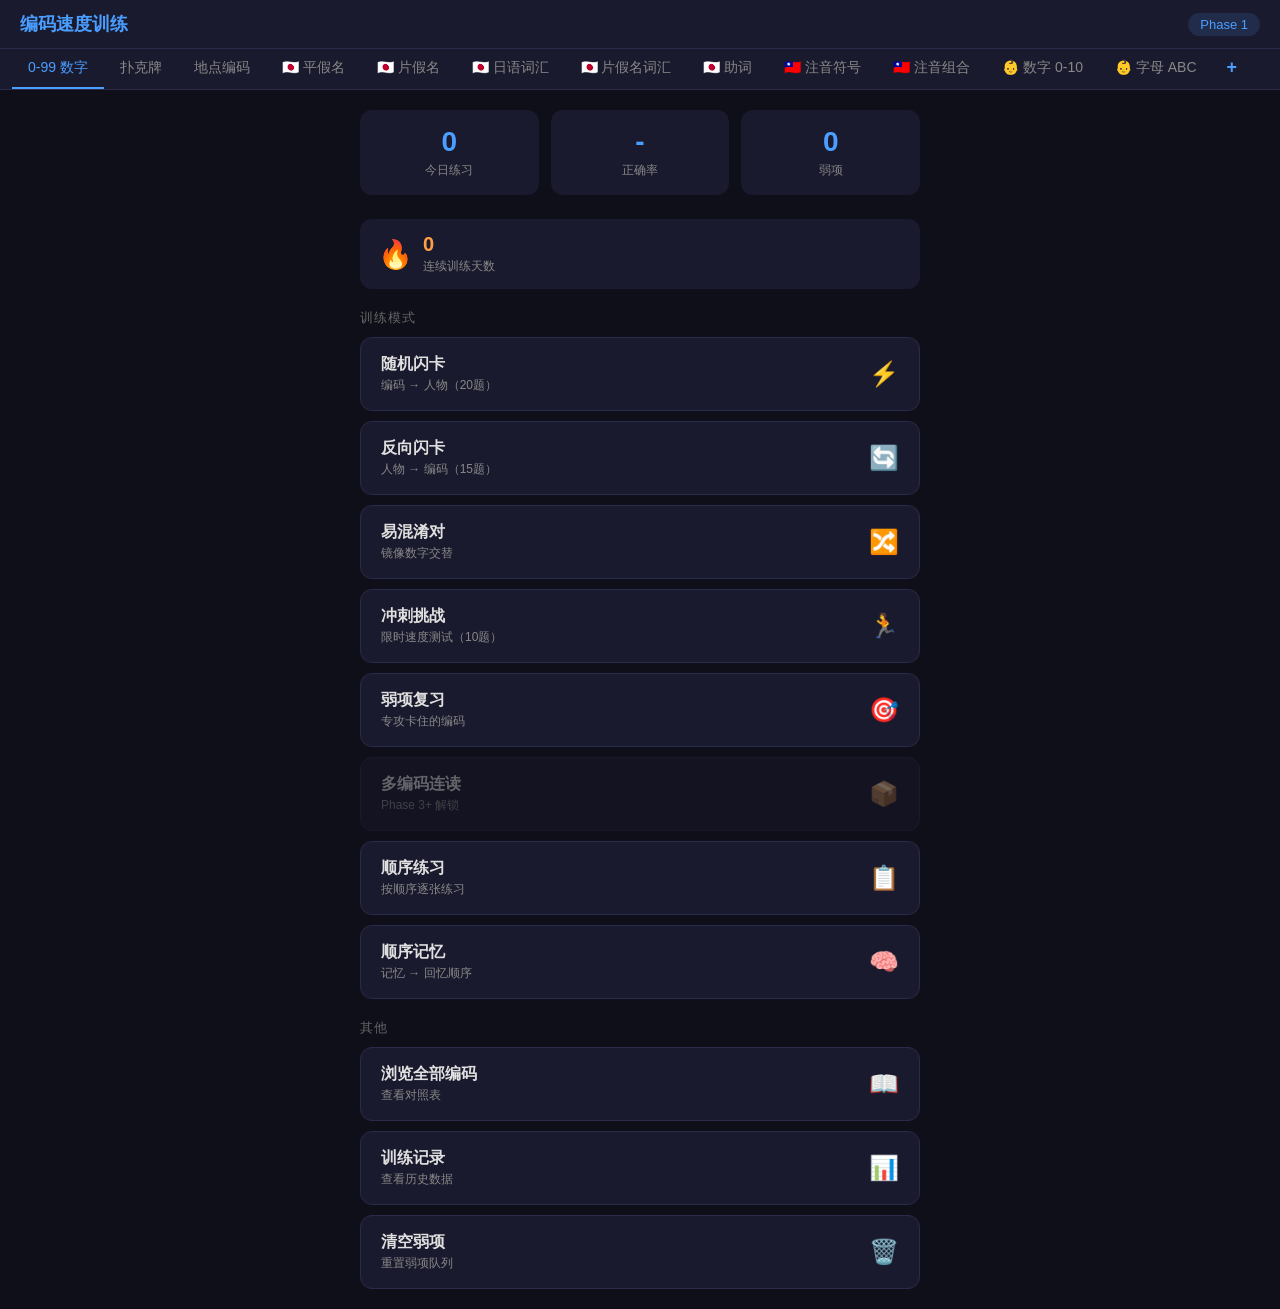
==== src/base.html @ a8258abf "P0-P2: rebuild retrieval measurement, add session orchestrator and dashboard Splits the single-file " ====
<!DOCTYPE html>
<html lang="zh-CN">
<head>
<meta charset="UTF-8">
<meta name="viewport" content="width=device-width, initial-scale=1.0, viewport-fit=cover">
<title>编码速度训练</title>
<style>
* { margin: 0; padding: 0; box-sizing: border-box; }
body { font-family: -apple-system, 'PingFang SC', sans-serif; background: #0f0f1a; color: #e0e0e0; min-height: 100vh; }

.header { background: #1a1a2e; padding: 12px 20px; padding-top: calc(env(safe-area-inset-top, 0px) + 12px); display: flex; justify-content: space-between; align-items: center; border-bottom: 1px solid #2a2a4a; }
.header h1 { font-size: 18px; color: #4a9eff; }
.header .phase-badge { background: #4a9eff22; color: #4a9eff; padding: 4px 12px; border-radius: 12px; font-size: 13px; cursor: pointer; }

.deck-tabs { display: flex; gap: 0; background: #1a1a2e; border-bottom: 1px solid #2a2a4a; padding: 0 12px; overflow-x: auto; white-space: nowrap; }
.deck-tab { padding: 10px 16px; font-size: 14px; color: #888; cursor: pointer; border-bottom: 2px solid transparent; transition: all 0.2s; flex-shrink: 0; }
.deck-tab:hover { color: #ccc; }
.deck-tab.active { color: #4a9eff; border-bottom-color: #4a9eff; }
.deck-tab.add-tab { color: #4a9eff; font-size: 18px; font-weight: 700; padding: 8px 14px; }
.deck-tab.add-tab:hover { color: #6bb3ff; }

.home { max-width: 600px; margin: 0 auto; padding: 20px; }
.stats-bar { display: grid; grid-template-columns: repeat(3, 1fr); gap: 12px; margin-bottom: 24px; }
.stat-card { background: #1a1a2e; border-radius: 12px; padding: 16px; text-align: center; }
.stat-card .value { font-size: 28px; font-weight: 700; color: #4a9eff; }
.stat-card .label { font-size: 12px; color: #888; margin-top: 4px; }
.mode-grid { display: grid; gap: 10px; }
.mode-btn { background: #1a1a2e; border: 1px solid #2a2a4a; border-radius: 12px; padding: 16px 20px; text-align: left; cursor: pointer; transition: all 0.2s; display: flex; justify-content: space-between; align-items: center; }
.mode-btn:hover { background: #222244; border-color: #4a9eff; }
.mode-btn .mode-name { font-size: 16px; font-weight: 600; }
.mode-btn .mode-desc { font-size: 12px; color: #888; margin-top: 2px; }
.mode-btn .mode-icon { font-size: 24px; }
.mode-btn.disabled { opacity: 0.4; cursor: not-allowed; }
.section-title { font-size: 13px; color: #666; margin: 20px 0 10px; text-transform: uppercase; letter-spacing: 1px; }
.empty-msg { text-align: center; padding: 40px 20px; color: #555; }
.empty-msg p { margin-bottom: 12px; }

.training { display: none; max-width: 600px; margin: 0 auto; padding: 20px; }
.training-header { display: flex; justify-content: space-between; align-items: center; margin-bottom: 20px; padding-top: env(safe-area-inset-top, 0px); }
.training-header .back-btn { background: none; border: 1px solid #444; color: #888; padding: 6px 14px; border-radius: 8px; cursor: pointer; font-size: 13px; }
.training-header .back-btn:hover { border-color: #4a9eff; color: #4a9eff; }
.training-header .progress { font-size: 14px; color: #888; }
.training-header .timer { font-size: 14px; color: #4a9eff; font-variant-numeric: tabular-nums; min-width: 50px; text-align: right; }

.card { background: #1a1a2e; border-radius: 16px; padding: 40px; text-align: center; min-height: 300px; display: flex; flex-direction: column; justify-content: center; align-items: center; position: relative; }
.card .number { font-size: 96px; font-weight: 800; color: #fff; letter-spacing: 8px; }
.card .number.multi { font-size: 56px; letter-spacing: 4px; }
.card .number .suit-red { color: #ff4757; }
.card .character { font-size: 48px; font-weight: 700; color: #4a9eff; margin-top: 16px; opacity: 0; transition: opacity 0.2s; }
.card .character.visible { opacity: 1; }
.card .tap-hint { position: absolute; bottom: 16px; font-size: 12px; color: #444; }

.controls { display: flex; gap: 12px; margin-top: 20px; }
.controls button { flex: 1; padding: 14px; border: none; border-radius: 12px; font-size: 16px; font-weight: 600; cursor: pointer; transition: all 0.15s; }
.btn-reveal { background: #2a2a4a; color: #e0e0e0; }
.btn-reveal:hover { background: #3a3a5a; }
.btn-correct { background: #1a3a1a; color: #4caf50; border: 1px solid #4caf5044; }
.btn-correct:hover { background: #2a4a2a; }
.btn-wrong { background: #3a1a1a; color: #ff4757; border: 1px solid #ff475744; }
.btn-wrong:hover { background: #4a2a2a; }
.btn-vague { background: #3a2a1a; color: #ff9f43; border: 1px solid #ff9f4344; }
.btn-vague:hover { background: #4a3a2a; }

.f1-countdown { text-align: center; color: #888; font-size: 15px; margin-bottom: 10px; min-height: 22px; }
.f2-choice { display: flex; gap: 12px; margin-top: 20px; }
.f2-choice button { flex: 1; padding: 14px; border: none; border-radius: 12px; font-size: 16px; font-weight: 600; cursor: pointer; transition: all 0.15s; }
.btn-f2-know { background: #2a2a4a; color: #e0e0e0; }
.btn-f2-know:hover { background: #3a3a5a; }
.btn-f2-dont { background: #3a1a1a; color: #ff4757; border: 1px solid #ff475744; }
.btn-f2-dont:hover { background: #4a2a2a; }
.btn-reveal.disabled { opacity: 0.4; cursor: not-allowed; }

.mastery-dist { display: flex; gap: 8px; justify-content: center; margin-top: 16px; }
.mastery-dist .m-item { background: #0f0f1a; border-radius: 8px; padding: 8px 14px; text-align: center; min-width: 60px; }
.mastery-dist .m-val { font-size: 20px; font-weight: 700; }
.mastery-dist .m-lbl { font-size: 11px; color: #888; margin-top: 2px; }
.mastery-dist .m-val.m-new { color: #888; }
.mastery-dist .m-val.m-hard { color: #ff4757; }
.mastery-dist .m-val.m-med { color: #ff9f43; }
.mastery-dist .m-val.m-easy { color: #4caf50; }

.sprint-timer-bar { height: 4px; background: #2a2a4a; border-radius: 2px; margin-top: 16px; overflow: hidden; }
.sprint-timer-bar .fill { height: 100%; background: #4a9eff; transition: width 0.1s linear; }
.sprint-timer-bar .fill.warning { background: #ff9f43; }
.sprint-timer-bar .fill.danger { background: #ff4757; }

.summary { display: none; max-width: 600px; margin: 0 auto; padding: 20px; }
.summary-card { background: #1a1a2e; border-radius: 16px; padding: 30px; text-align: center; }
.summary-card h2 { font-size: 24px; margin-bottom: 20px; color: #4a9eff; }
.summary-stats { display: grid; grid-template-columns: repeat(2, 1fr); gap: 16px; margin-bottom: 24px; }
.summary-stat { background: #0f0f1a; border-radius: 10px; padding: 16px; }
.summary-stat .val { font-size: 32px; font-weight: 700; }
.summary-stat .lbl { font-size: 12px; color: #888; margin-top: 4px; }
.summary-stat .val.green { color: #4caf50; }
.summary-stat .val.red { color: #ff4757; }
.summary-stat .val.blue { color: #4a9eff; }
.weak-list { text-align: left; margin-top: 16px; }
.weak-list h3 { font-size: 14px; color: #ff9f43; margin-bottom: 8px; }
.weak-list .items { display: flex; flex-wrap: wrap; gap: 6px; }
.weak-list .item { background: #ff9f4322; color: #ff9f43; padding: 4px 10px; border-radius: 6px; font-size: 13px; }
.weak-review-summary { text-align:left; margin-top:16px; padding:14px; background:#1a1a2e; border-radius:12px; border:1px solid #ff9f4344; }
.weak-review-summary h3 { font-size:14px; color:#ff9f43; margin:0 0 10px; }
.weak-review-summary .wr-item { display:flex; align-items:center; justify-content:space-between; padding:8px 10px; margin:4px 0; background:#ffffff08; border-radius:8px; font-size:13px; }
.weak-review-summary .wr-item .wr-code { color:#fff; }
.weak-review-summary .wr-item .wr-streak { color:#888; font-size:12px; }
.weak-review-summary .wr-remove { background:#2a6a2a; color:#fff; border:none; padding:4px 10px; border-radius:6px; font-size:12px; cursor:pointer; }
.weak-review-summary .wr-remove:hover { background:#3a8a3a; }
.weak-review-summary .wr-cleared { color:#2ecc71; font-size:14px; text-align:center; padding:12px; }

.browse { display: none; max-width: 800px; margin: 0 auto; padding: 20px; }
.browse-toolbar { display: flex; gap: 8px; margin-bottom: 16px; flex-wrap: wrap; }
.browse-toolbar button { background: #1a1a2e; border: 1px solid #2a2a4a; color: #4a9eff; padding: 8px 16px; border-radius: 8px; cursor: pointer; font-size: 13px; }
.browse-toolbar button:hover { background: #222244; border-color: #4a9eff; }
.browse-toolbar button.danger { color: #ff4757; }
.browse-toolbar button.danger:hover { border-color: #ff4757; }
.browse-grid { display: grid; grid-template-columns: repeat(5, 1fr); gap: 8px; }
.browse-grid.poker-grid { grid-template-columns: repeat(4, 1fr); }
.browse-item { background: #1a1a2e; border-radius: 8px; padding: 10px; text-align: center; cursor: pointer; transition: all 0.2s; position: relative; }
.browse-item:hover { background: #222244; }
.browse-item .num { font-size: 20px; font-weight: 700; color: #4a9eff; }
.browse-item .num .suit-red { color: #ff4757; }
.browse-item .name { font-size: 13px; color: #ccc; margin-top: 4px; }
.browse-item.weak { border: 1px solid #ff9f4344; }
.browse-item.edited { border: 1px solid #4a9eff44; }
.browse-item .edited-dot { color: #4a9eff; font-size: 10px; }
.browse-item .del-btn { display: none; position: absolute; top: 2px; right: 6px; color: #ff4757; font-size: 14px; cursor: pointer; line-height: 1; }
.browse-item:hover .del-btn { display: block; }
.browse-suit-label { grid-column: 1 / -1; font-size: 14px; color: #666; padding: 10px 0 4px; border-top: 1px solid #2a2a4a; margin-top: 8px; }
.browse-suit-label:first-child { border-top: none; margin-top: 0; }

.stats-page { display: none; max-width: 600px; margin: 0 auto; padding: 20px; }
.stats-section { background: #1a1a2e; border-radius: 12px; padding: 20px; margin-bottom: 16px; }
.stats-section h3 { font-size: 15px; color: #4a9eff; margin-bottom: 12px; }
.stats-row { display: flex; justify-content: space-between; padding: 8px 0; border-bottom: 1px solid #2a2a4a; font-size: 14px; }
.stats-row:last-child { border: none; }

.modal-overlay { display: none; position: fixed; top: 0; left: 0; right: 0; bottom: 0; background: #00000088; z-index: 100; justify-content: center; align-items: center; }
.modal-overlay.show { display: flex; }
.modal { background: #1a1a2e; border-radius: 16px; padding: 24px; max-width: 400px; width: 90%; }
.modal h3 { font-size: 18px; margin-bottom: 16px; color: #4a9eff; }
.modal input { width: 100%; padding: 12px 16px; background: #0f0f1a; border: 1px solid #4a9eff44; border-radius: 10px; color: #fff; font-size: 16px; outline: none; margin-bottom: 8px; }
.modal input:focus { border-color: #4a9eff; }
.modal .hint-text { font-size: 12px; color: #666; margin-bottom: 12px; }
.modal .btn-row { display: flex; gap: 10px; margin-top: 12px; }
.modal .btn-row button { flex: 1; padding: 10px; border: none; border-radius: 10px; font-size: 14px; font-weight: 600; cursor: pointer; }
.btn-save { background: #4a9eff22; color: #4a9eff; }
.btn-cancel { background: #2a2a4a; color: #888; }
.btn-danger { background: #ff475722; color: #ff4757; }
.phase-option { padding: 12px 16px; border: 1px solid #2a2a4a; border-radius: 10px; margin-bottom: 8px; cursor: pointer; transition: all 0.2s; }
.phase-option:hover { border-color: #4a9eff; background: #222244; }
.phase-option.active { border-color: #4a9eff; background: #4a9eff22; }
.phase-option .phase-name { font-weight: 600; }

.edit-modal .edit-code { font-size: 48px; font-weight: 800; color: #4a9eff; margin-bottom: 16px; }
.edit-modal .edit-code .suit-red { color: #ff4757; }
.edit-modal .edit-default { font-size: 12px; color: #666; margin-top: 4px; margin-bottom: 8px; }

.kb-hint { text-align: center; margin-top: 12px; font-size: 11px; color: #444; }

.streak-bar { display: flex; align-items: center; gap: 10px; background: #1a1a2e; border-radius: 12px; padding: 14px 18px; margin-bottom: 16px; }
.streak-fire { font-size: 28px; }
.streak-info { flex: 1; }
.streak-count { font-size: 20px; font-weight: 700; color: #ff9f43; }
.streak-label { font-size: 12px; color: #888; margin-top: 2px; }

/* Sequence mode */
.seq-memorize { max-width: 600px; margin: 0 auto; padding: 20px; display: none; }
.seq-header { display: flex; justify-content: space-between; align-items: center; margin-bottom: 16px; }
.seq-header .back-btn { background: none; border: none; color: #4a9eff; font-size: 16px; cursor: pointer; }
.seq-timer { font-size: 18px; font-weight: 700; color: #ff9f43; }
.seq-cards { display: flex; flex-wrap: wrap; gap: 10px; justify-content: center; margin-bottom: 20px; }
.seq-card-item { background: #1a1a2e; border-radius: 10px; padding: 14px 10px; text-align: center; min-width: 70px; }
.seq-card-item .seq-code { font-size: 22px; font-weight: 800; color: #fff; }
.seq-card-item .seq-code .suit-red { color: #ff4757; }
.seq-card-item .seq-name { font-size: 11px; color: #4a9eff; margin-top: 4px; }
.seq-card-item.hidden .seq-code { visibility: hidden; }
.seq-card-item.hidden .seq-name { visibility: hidden; }
.seq-mode-toggle { display: flex; gap: 0; margin-bottom: 16px; justify-content: center; }
.seq-mode-toggle button { padding: 8px 20px; border: 1px solid #4a9eff44; background: #1a1a2e; color: #888; font-size: 13px; cursor: pointer; }
.seq-mode-toggle button:first-child { border-radius: 8px 0 0 8px; }
.seq-mode-toggle button:last-child { border-radius: 0 8px 8px 0; }
.seq-mode-toggle button.active { background: #4a9eff22; color: #4a9eff; border-color: #4a9eff; }
.seq-ready-btn { width: 100%; padding: 16px; background: #4a9eff; color: #fff; border: none; border-radius: 12px; font-size: 18px; font-weight: 700; cursor: pointer; }
.seq-ready-btn:hover { background: #3a8eef; }

/* Recall phase */
.seq-recall { max-width: 600px; margin: 0 auto; padding: 20px; display: none; }
.seq-recall-slots { display: flex; flex-wrap: wrap; gap: 8px; justify-content: center; margin-bottom: 16px; }
.seq-slot { width: 64px; height: 64px; background: #1a1a2e; border: 2px solid #2a2a4a; border-radius: 10px; display: flex; align-items: center; justify-content: center; font-size: 18px; font-weight: 700; color: #fff; }
.seq-slot.current { border-color: #4a9eff; background: #4a9eff11; }
.seq-slot.correct { border-color: #4caf50; background: #4caf5022; }
.seq-slot.wrong { border-color: #ff4757; background: #ff475722; }
.seq-options { display: flex; flex-wrap: wrap; gap: 8px; justify-content: center; }
.seq-opt-btn { padding: 10px 14px; background: #1a1a2e; border: 1px solid #2a2a4a; border-radius: 8px; color: #fff; font-size: 16px; font-weight: 600; cursor: pointer; min-width: 52px; text-align: center; }
.seq-opt-btn:hover { background: #222244; border-color: #4a9eff; }
.seq-opt-btn.used { opacity: 0.3; pointer-events: none; }
.seq-opt-btn .suit-red { color: #ff4757; }

.setting-toggle { display: flex; align-items: center; justify-content: space-between; }
.toggle-switch { position: relative; width: 44px; height: 24px; cursor: pointer; }
.toggle-switch input { opacity: 0; width: 0; height: 0; }
.toggle-slider { position: absolute; top: 0; left: 0; right: 0; bottom: 0; background: #2a2a4a; border-radius: 12px; transition: 0.2s; }
.toggle-slider:before { content: ''; position: absolute; width: 18px; height: 18px; left: 3px; bottom: 3px; background: #888; border-radius: 50%; transition: 0.2s; }
.toggle-switch input:checked + .toggle-slider { background: #4a9eff44; }
.toggle-switch input:checked + .toggle-slider:before { transform: translateX(20px); background: #4a9eff; }

.mode-settings label { display: block; font-size: 14px; color: #ccc; margin-bottom: 6px; }
.mode-settings .setting-row { margin-bottom: 14px; }
.mode-settings input[type="number"] { width: 80px; padding: 8px 12px; background: #0f0f1a; border: 1px solid #4a9eff44; border-radius: 8px; color: #fff; font-size: 16px; outline: none; text-align: center; }
.mode-settings input[type="number"]:focus { border-color: #4a9eff; }
.mode-settings .hint { font-size: 12px; color: #666; margin-top: 4px; }
.code-picker { max-height: 320px; overflow-y: auto; background: #0f0f1a; border-radius: 10px; padding: 10px; }
.code-picker::-webkit-scrollbar { width: 4px; }
.code-picker::-webkit-scrollbar-thumb { background: #4a9eff44; border-radius: 2px; }
.picker-group { margin-bottom: 8px; }
.picker-group-header { display: flex; align-items: center; gap: 8px; padding: 6px 4px; cursor: pointer; border-radius: 6px; }
.picker-group-header:hover { background: #1a1a2e; }
.picker-group-header input[type="checkbox"] { accent-color: #4a9eff; width: 16px; height: 16px; cursor: pointer; }
.picker-group-header span { font-size: 13px; font-weight: 600; color: #4a9eff; }
.picker-items { display: flex; flex-wrap: wrap; gap: 4px; padding: 4px 0 4px 24px; }
.picker-item { display: flex; align-items: center; gap: 4px; padding: 3px 8px; background: #1a1a2e; border-radius: 6px; cursor: pointer; font-size: 12px; }
.picker-item:hover { background: #222244; }
.picker-item input[type="checkbox"] { accent-color: #4a9eff; width: 14px; height: 14px; cursor: pointer; }
.picker-item label { cursor: pointer; color: #ccc; white-space: nowrap; }
.picker-actions { display: flex; gap: 8px; margin-bottom: 8px; }
.picker-actions button { background: #1a1a2e; border: 1px solid #2a2a4a; color: #4a9eff; padding: 4px 12px; border-radius: 6px; cursor: pointer; font-size: 12px; }
.picker-actions button:hover { background: #222244; }

.lock-in-msg {
  text-align: center;
  color: #4a9eff;
  font-size: 15px;
  padding: 20px;
  animation: pulse 1s infinite;
}
@keyframes pulse {
  0%, 100% { opacity: 1; }
  50% { opacity: 0.5; }
}
.answer-fade {
  filter: blur(12px);
  opacity: 0.4;
  transition: filter 0.6s ease, opacity 0.6s ease;
}
.answer-fade.visible {
  filter: blur(0px);
  opacity: 1;
}

/* Kids mode styles */
.browse-grid.kids-grid { grid-template-columns: repeat(4, 1fr); gap: 10px; }
.browse-grid.kids-grid .browse-item { padding: 14px 8px; }
.browse-grid.kids-grid .browse-item .num { font-size: 28px; }
.browse-grid.kids-grid .browse-item .name { font-size: 11px; line-height: 1.4; }
.card.kids-card .number { font-size: 120px; letter-spacing: 0; }
.card.kids-card .character { font-size: 32px; line-height: 1.5; }

@media (max-width: 480px) {
  .card .number { font-size: 72px; }
  .card .number.multi { font-size: 42px; }
  .card .character { font-size: 36px; }
  .browse-grid { grid-template-columns: repeat(4, 1fr); }
}
/* @INJECT_CSS@ */
</style>
</head>
<body>

<div class="header">
  <h1>编码速度训练</h1>
  <div class="phase-badge" onclick="showPhaseModal()">Phase <span id="phase-display">1</span></div>
</div>
<div class="deck-tabs" id="deck-tabs"></div>

<div class="home" id="screen-home">
  <div class="stats-bar">
    <div class="stat-card"><div class="value" id="home-today-count">0</div><div class="label">今日练习</div></div>
    <div class="stat-card"><div class="value" id="home-accuracy">-</div><div class="label">正确率</div></div>
    <div class="stat-card"><div class="value" id="home-weak-count">0</div><div class="label">弱项</div></div>
  </div>
  <div class="streak-bar" id="streak-bar">
    <div class="streak-fire">🔥</div>
    <div class="streak-info"><div class="streak-count" id="streak-count">0</div><div class="streak-label">连续训练天数</div></div>
  </div>
  <div id="home-empty" class="empty-msg" style="display:none">
    <p>当前编码类型为空</p>
    <button class="btn-save" style="padding:10px 24px;border:none;border-radius:10px;font-size:14px;cursor:pointer" onclick="showBrowse()">去添加编码</button>
  </div>
  <div id="home-modes">
    <div class="section-title">训练模式</div>
    <div class="mode-grid">
      <div class="mode-btn" onclick="openModeSettings('random')"><div><div class="mode-name">随机闪卡</div><div class="mode-desc" id="random-desc">编码 → 人物（20题）</div></div><div class="mode-icon">⚡</div></div>
      <div class="mode-btn" onclick="openModeSettings('reverse')"><div><div class="mode-name">反向闪卡</div><div class="mode-desc">人物 → 编码（15题）</div></div><div class="mode-icon">🔄</div></div>
      <div class="mode-btn" onclick="openModeSettings('confusable')" id="btn-confusable"><div><div class="mode-name" id="confusable-label">易混淆对</div><div class="mode-desc" id="confusable-desc">交替训练</div></div><div class="mode-icon">🔀</div></div>
      <div class="mode-btn" onclick="openModeSettings('sprint')"><div><div class="mode-name">冲刺挑战</div><div class="mode-desc">限时速度测试（10题）</div></div><div class="mode-icon">🏃</div></div>
      <div class="mode-btn" onclick="openModeSettings('weak')"><div><div class="mode-name">弱项复习</div><div class="mode-desc">专攻卡住的编码</div></div><div class="mode-icon">🎯</div></div>
      <div class="mode-btn" onclick="startTodayWeakReview()" id="btn-today-weak" style="display:none"><div><div class="mode-name">今日弱项</div><div class="mode-desc" id="today-weak-desc">今天新增的弱项</div></div><div class="mode-icon">📌</div></div>
      <div class="mode-btn" onclick="openModeSettings('multi')" id="btn-multi"><div><div class="mode-name" id="multi-label">多编码连读</div><div class="mode-desc" id="multi-desc">Phase 3+ 解锁</div></div><div class="mode-icon">📦</div></div>
      <div class="mode-btn" onclick="openModeSettings('sequential')"><div><div class="mode-name">顺序练习</div><div class="mode-desc">按顺序逐张练习</div></div><div class="mode-icon">📋</div></div>
      <div class="mode-btn" onclick="openModeSettings('sequence')"><div><div class="mode-name">顺序记忆</div><div class="mode-desc">记忆 → 回忆顺序</div></div><div class="mode-icon">🧠</div></div>
    </div>
    <div class="section-title">其他</div>
    <div class="mode-grid">
      <div class="mode-btn" onclick="showBrowse()"><div><div class="mode-name">浏览全部编码</div><div class="mode-desc" id="browse-desc">查看对照表</div></div><div class="mode-icon">📖</div></div>
      <div class="mode-btn" onclick="showStatsPage()"><div><div class="mode-name">训练记录</div><div class="mode-desc">查看历史数据</div></div><div class="mode-icon">📊</div></div>
      <div class="mode-btn" onclick="resetWeakItems()"><div><div class="mode-name">清空弱项</div><div class="mode-desc">重置弱项队列</div></div><div class="mode-icon">🗑️</div></div>
    </div>
  </div>
</div>

<div class="training" id="screen-training">
  <div class="training-header">
    <button class="back-btn" onclick="endTraining()">← 返回</button>
    <div class="progress" id="train-progress">1 / 20</div>
    <div class="timer" id="train-timer">0.0s</div>
  </div>
  <div class="card"><div class="number" id="card-prompt"></div><div class="character" id="card-answer"></div><div class="tap-hint" id="tap-hint">按空格键翻牌</div></div>
  <div class="sprint-timer-bar" id="sprint-bar" style="display:none"><div class="fill" id="sprint-fill"></div></div>
  <div class="f1-countdown" id="f1-countdown"></div>
  <div class="controls" id="train-controls"><button class="btn-reveal" id="btn-reveal-main" onclick="revealCard()">翻牌 (空格)</button></div>
  <div class="f2-choice" id="f2-controls" style="display:none">
    <button class="btn-f2-know" onclick="f2Know()">我已尝试回忆，翻牌</button>
    <button class="btn-f2-dont" onclick="f2DontKnow()">我不会</button>
  </div>
  <div id="think-time-hint" style="display:none;text-align:center;font-size:13px;color:#888;margin-bottom:6px;"></div>
  <div class="controls" id="judge-controls" style="display:none">
    <button class="btn-correct" id="btn-judge-remember" onclick="judgeCard('remember')">✓ 记住了 (←)</button>
    <button class="btn-vague" id="btn-judge-vague" onclick="judgeCard('vague')">△ 模糊 (↓)</button>
    <button class="btn-wrong" id="btn-judge-dont" onclick="judgeCard('dont_know')">✗ 不会 (→)</button>
  </div>
  <div class="kb-hint">空格=翻牌 ←=记住了 ↓=模糊 →=不会</div>
</div>

<div class="summary" id="screen-summary">
  <div class="summary-card">
    <h2 id="summary-title">训练完成</h2>
    <div class="summary-stats">
      <div class="summary-stat"><div class="val green" id="sum-correct">0</div><div class="lbl">记住了</div></div>
      <div class="summary-stat"><div class="val red" id="sum-wrong">0</div><div class="lbl">不会</div></div>
      <div class="summary-stat"><div class="val blue" id="sum-avg">0s</div><div class="lbl">平均用时</div></div>
      <div class="summary-stat"><div class="val blue" id="sum-total">0s</div><div class="lbl">总用时</div></div>
    </div>
    <div class="weak-list" id="sum-weak" style="display:none"><h3>本轮卡住：</h3><div class="items" id="sum-weak-items"></div></div>
    <div id="sum-mastery-dist" style="display:none"></div>
    <div class="weak-review-summary" id="sum-weak-review" style="display:none"></div>
  </div>
  <div class="controls">
    <button class="btn-reveal" onclick="replayLastDeck()">再来一轮（同组）</button>
    <button class="btn-reveal" onclick="startMode(lastMode)" style="background:#2a6a2a">再来一轮（新组）</button>
    <button class="btn-reveal" id="btn-replay-missed" onclick="replayMissedCards()" style="background:#e55;display:none">卡住的再来一轮</button>
    <button class="btn-correct" onclick="showHome()">返回首页</button>
  </div>
</div>

<div class="browse" id="screen-browse">
  <div class="training-header">
    <button class="back-btn" onclick="showHome()">← 返回</button>
    <div class="progress" id="browse-title">全部编码</div>
    <div></div>
  </div>
  <div class="browse-toolbar" id="browse-toolbar"></div>
  <div class="browse-grid" id="browse-grid"></div>
</div>

<div class="seq-memorize" id="screen-seq-memorize">
  <div class="seq-header">
    <button class="back-btn" onclick="endSequence()">← 返回</button>
    <div>记忆阶段</div>
    <div class="seq-timer" id="seq-mem-timer">0.0s</div>
  </div>
  <div class="seq-mode-toggle">
    <button id="seq-show-all" class="active" onclick="setSeqShowMode('all')">ALL</button>
    <button id="seq-show-one" onclick="setSeqShowMode('one')">BY ONE</button>
  </div>
  <div class="seq-cards" id="seq-mem-cards"></div>
  <button class="seq-ready-btn" id="seq-ready-btn" onclick="startSeqRecall()">READY</button>
</div>

<div class="seq-recall" id="screen-seq-recall">
  <div class="seq-header">
    <button class="back-btn" onclick="endSequence()">← 返回</button>
    <div>回忆阶段</div>
    <div class="seq-timer" id="seq-rec-timer">0.0s</div>
  </div>
  <div id="seq-recall-progress" style="text-align:center;margin-bottom:12px;color:#888;font-size:14px;"></div>
  <div class="seq-recall-slots" id="seq-recall-slots"></div>
  <div class="seq-options" id="seq-recall-options"></div>
</div>

<div class="stats-page" id="screen-stats">
  <div class="training-header"><button class="back-btn" onclick="showHome()">← 返回</button><div class="progress">训练记录</div><div></div></div>
  <div class="stats-section"><h3>弱项队列</h3><div id="stats-weak-list"></div></div>
  <div class="stats-section"><h3>最近 7 天</h3><div id="stats-daily"></div></div>
</div>

<!-- Modals -->
<div class="modal-overlay" id="mode-settings-modal">
  <div class="modal mode-settings">
    <h3 id="mode-settings-title">训练设置</h3>
    <div class="setting-row" id="setting-count-row">
      <label>练习数量</label>
      <input type="number" id="mode-count-input" min="1" max="999" value="20">
      <div class="hint" id="mode-count-hint"></div>
    </div>
    <div class="setting-row" id="setting-repeat-row">
      <div class="setting-toggle">
        <label>允许重复卡片</label>
        <label class="toggle-switch"><input type="checkbox" id="mode-repeat-toggle"><span class="toggle-slider"></span></label>
      </div>
      <div class="hint">开启后同一卡片可出现多次</div>
    </div>
    <div class="setting-row" id="setting-range-row">
      <label>选择编码范围</label>
      <div class="picker-actions">
        <button onclick="pickerSelectAll(true)">全选</button>
        <button onclick="pickerSelectAll(false)">全不选</button>
      </div>
      <div class="code-picker" id="code-picker"></div>
    </div>
    <div class="btn-row">
      <button class="btn-cancel" onclick="closeModal('mode-settings-modal')">取消</button>
      <button class="btn-save" onclick="confirmModeStart()">开始训练</button>
    </div>
  </div>
</div>

<div class="modal-overlay" id="edit-modal">
  <div class="modal edit-modal">
    <h3>修改编码</h3>
    <div class="edit-code" id="edit-code"></div>
    <input type="text" id="edit-input" placeholder="输入人物名称">
    <div class="edit-default" id="edit-default"></div>
    <div class="btn-row">
      <button class="btn-cancel" onclick="closeModal('edit-modal')">取消</button>
      <button class="btn-danger" onclick="resetOneCode()">恢复默认</button>
      <button class="btn-save" onclick="saveEdit()">保存</button>
    </div>
  </div>
</div>

<div class="modal-overlay" id="create-deck-modal">
  <div class="modal">
    <h3>新建编码类型</h3>
    <input type="text" id="new-deck-name" placeholder="名称，如：101-199">
    <div class="hint-text">创建后可在浏览页添加编码</div>
    <div class="btn-row">
      <button class="btn-cancel" onclick="closeModal('create-deck-modal')">取消</button>
      <button class="btn-save" onclick="createDeck()">创建</button>
    </div>
  </div>
</div>

<div class="modal-overlay" id="add-code-modal">
  <div class="modal">
    <h3>添加编码</h3>
    <input type="text" id="new-code-key" placeholder="编码（如：101、♠A）">
    <input type="text" id="new-code-name" placeholder="人物名称">
    <div class="btn-row">
      <button class="btn-cancel" onclick="closeModal('add-code-modal')">取消</button>
      <button class="btn-save" onclick="addCodeToCustomDeck()">添加</button>
    </div>
  </div>
</div>

<div class="modal-overlay" id="rename-deck-modal">
  <div class="modal">
    <h3>重命名</h3>
    <input type="text" id="rename-deck-input" placeholder="新名称">
    <div class="btn-row">
      <button class="btn-cancel" onclick="closeModal('rename-deck-modal')">取消</button>
      <button class="btn-save" onclick="renameDeck()">保存</button>
    </div>
  </div>
</div>

<div class="modal-overlay" id="phase-modal">
  <div class="modal">
    <h3>选择阶段</h3>
    <div class="phase-option" onclick="setPhase(1)"><div class="phase-name">Phase 1：单编码 &lt; 2秒</div></div>
    <div class="phase-option" onclick="setPhase(2)"><div class="phase-name">Phase 2：单编码 &lt; 1秒</div></div>
    <div class="phase-option" onclick="setPhase(3)"><div class="phase-name">Phase 3：双编码 &lt; 2秒</div></div>
    <div class="phase-option" onclick="setPhase(4)"><div class="phase-name">Phase 4：三编码 &lt; 3秒</div></div>
    <div style="margin-top:12px"><button class="btn-reveal" style="width:100%" onclick="closeModal('phase-modal')">关闭</button></div>
  </div>
</div>

<script>
// ============================================================
// BUILT-IN DATA
// ============================================================
const NUMBER_DATA = {
  "00":"青雉","01":"霍金","02":"唐老鸭","03":"唐三","04":"老四（张尚）",
  "05":"老沙","06":"肖申克","07":"白起","08":"葫芦娃","09":"鸣人",
  "10":"林志颖","11":"路飞","12":"特兰克斯","13":"水晶婆婆","14":"Mr3",
  "15":"多弗拉明戈","16":"界王","17":"布玛","18":"机器猫","19":"川普",
  "20":"山治","21":"香蕉鳄鱼","22":"17/18号","23":"乔丹","24":"黑胡子",
  "25":"无名","26":"弗兰奇","27":"流川枫","28":"恶龙","29":"赤犬",
  "30":"马斯克","31":"奥尼尔","32":"火舞","33":"黄飞鸿","34":"周杰伦",
  "35":"尼莫","36":"鹿丸","37":"雏田","38":"哈利波特","39":"纪晓岚",
  "40":"战国","41":"亚古兽","42":"天使","43":"琵卡","44":"娜美",
  "45":"波尼","46":"石榴姐","47":"甚平","48":"罗宾","49":"姥爷",
  "50":"毛泽东","51":"大空翼","52":"我自己","53":"佛祖","54":"索隆",
  "55":"可可罗婆婆","56":"纲手","57":"Baby 5","58":"小悟空","59":"太白金星",
  "60":"曾小贤","61":"砂糖","62":"齐天大圣","63":"李白","64":"龟仙人",
  "65":"阿普","66":"奇犽","67":"绿牛","68":"卡普","69":"宁次",
  "70":"佐助","71":"马尔科","72":"壁企鹅","73":"诸葛亮","74":"甘福尔",
  "75":"鸟叔","76":"犀牛守卫","77":"擎天柱","78":"横纲","79":"Big Mom",
  "80":"林克","81":"小龙女","82":"乌索普","83":"铁扇公主","84":"卷毛老师",
  "85":"罗杰","86":"董存瑞","87":"卡卡西","88":"龙","89":"布罗利",
  "90":"皮卡丘","91":"樱木花道","92":"白胡子","93":"大力水手","94":"班主任",
  "95":"凯多","96":"卡库","97":"薇薇","98":"雷利","99":"张无忌"
};
const POKER_DATA = {
  "♠A":"高进","♥A":"罗","♣A":"艾斯","♦A":"姚明",
  "♠2":"姐姐（李琳）","♥2":"冯克雷","♣2":"乔丹","♦2":"袁速（点点）",
  "♠3":"奥尼尔","♥3":"火舞","♣3":"黄飞鸿","♦3":"周杰伦",
  "♠4":"亚古兽","♥4":"天使","♣4":"琵卡","♦4":"娜美",
  "♠5":"大空翼","♥5":"我自己","♣5":"佛祖","♦5":"索隆",
  "♠6":"砂糖","♥6":"齐天大圣","♣6":"李白","♦6":"龟仙人",
  "♠7":"马尔科","♥7":"阿拉蕾","♣7":"诸葛亮","♦7":"甘福尔",
  "♠8":"小龙女","♥8":"乌索普","♣8":"铁扇公主","♦8":"卷毛老师",
  "♠9":"樱木花道","♥9":"白胡子","♣9":"大力水手","♦9":"班主任",
  "♠10":"慕容复","♥10":"神仙姐姐","♣10":"乔峰","♦10":"虚竹",
  "♠J":"Jack船长","♥J":"乔伊波伊","♣J":"成龙","♦J":"桃白白",
  "♠Q":"马云","♥Q":"老婆","♣Q":"机器猫","♦Q":"钻石皇后",
  "♠K":"秦始皇","♥K":"刘备","♣K":"萨博","♦K":"土影",
  "大王":"弗力萨","小王":"悟天克斯"
};
const LOCATION_DATA = {
  "1":"正门口","2":"门口柏油马路","3":"车库门","4":"工具台","5":"抽屉",
  "6":"木架子","7":"洗手台","8":"马桶","9":"窗户台","10":"健身区",
  "11":"玩具柜","12":"书架","13":"九宫格","14":"电脑书桌","15":"鞋柜",
  "16":"水槽","17":"洗衣机","18":"鞋架","19":"电箱","20":"木架子",
  "21":"冰箱","22":"楼梯","23":"鱼缸","24":"钢琴","25":"电视柜",
  "26":"窗户","27":"沙发","28":"六宫格柜子","29":"餐桌","30":"吊灯",
  "31":"吧台","32":"冰箱","33":"锅炉","34":"洗手台","35":"毛巾墙",
  "36":"浴盆","37":"柜子","38":"床","39":"桌子","40":"书架",
  "41":"床","42":"墙上地图","43":"架子","44":"沙发","45":"床",
  "46":"太阳伞","47":"桌椅","48":"箱子","49":"烧烤炉","50":"秋千",
  "51":"蹦床","52":"门","53":"小路","54":"储藏室","55":"花坛",
  "56":"菜地","57":"水龙头","58":"大Ayden房子","59":"Robert house","60":"Frank house",
  "61":"Priscialla house","62":"James house","63":"Sky house","64":"Jackson house","65":"旗",
  "66":"大门","67":"后院正门","68":"棒球场","69":"秋千","70":"爬高台阶",
  "71":"滑梯","72":"跷跷板","73":"篮球场","74":"后院后门","75":"中学网球场",
  "76":"中学正门","77":"停车场","78":"小Ayden家","79":"图书馆停车场","80":"图书馆正门",
  "81":"消防局","82":"mario pizza","83":"ups","84":"tesla charger","85":"福祥小馆",
  "86":"FedEx","87":"homedepot","88":"画画课地址","89":"日本超市","90":"保龄球馆",
  "91":"足球馆","92":"象棋馆","93":"whole food","94":"CVS","95":"hmart",
  "96":"chick-fil-A","97":"ikea 正门","98":"ikea停车场","99":"海鲜馆","100":"健身房",
  "101":"pizza馆","102":"跆拳道馆","103":"target","104":"dollartree","105":"gas station",
  "106":"Trade joe","107":"Walgreens","108":"中餐馆","109":"back to chase","110":"PM pediatric",
  "111":"McDonald","112":"woodbury park 门口","113":"滑雪斜坡","114":"篮球场","115":"壁球场",
  "116":"playground","117":"泳池正门","118":"幼儿泳池","119":"儿童泳池左","120":"泳道",
  "121":"跳水区","122":"儿童泳池右","123":"bbq场地","124":"棒球场","125":"网球场"
};
const SUITS = ['♠','♥','♣','♦'];
const RANKS = ['A','2','3','4','5','6','7','8','9','10','J','Q','K'];
const LOCATION_GROUPS = 25;

// Japanese Hiragana
const HIRAGANA_DATA = {
  "あ":"a 啊 ㄚ","い":"i 衣 ㄧ","う":"u 乌 ㄨ","え":"e 诶 ㄝ","お":"o 喔 ㄛ",
  "か":"ka 卡 ㄎㄚ","き":"ki ㄎㄧ","く":"ku 哭 ㄎㄨ","け":"ke 客 ㄎㄜ","こ":"ko 口 ㄎㄛ",
  "さ":"sa 撒 ㄙㄚ","し":"shi 西 ㄒㄧ","す":"su 苏 ㄙㄨ","せ":"se 塞 ㄙㄟ","そ":"so 搜 ㄙㄡ",
  "た":"ta 它 ㄊㄚ","ち":"chi 七 ㄑㄧ","つ":"tsu 粗 ㄘㄨ","て":"te 贴 ㄊㄝ","と":"to 拖 ㄊㄛ",
  "な":"na 那 ㄋㄚ","に":"ni 你 ㄋㄧ","ぬ":"nu 奴 ㄋㄨ","ね":"ne 呢 ㄋㄟ","の":"no 诺 ㄋㄛ",
  "は":"ha 哈 ㄏㄚ","ひ":"hi 希 ㄏㄧ","ふ":"fu 夫 ㄈㄨ","へ":"he 嘿 ㄏㄜ","ほ":"ho 后 ㄏㄛ",
  "ま":"ma 妈 ㄇㄚ","み":"mi 米 ㄇㄧ","む":"mu 木 ㄇㄨ","め":"me 妹 ㄇㄟ","も":"mo 摸 ㄇㄛ",
  "や":"ya 呀 ㄧㄚ","ゆ":"yu 优 ㄧㄡ","よ":"yo 哟 ㄧㄛ",
  "ら":"ra 啦 ㄌㄚ","り":"ri 哩 ㄌㄧ","る":"ru 噜 ㄌㄨ","れ":"re 咧 ㄌㄟ","ろ":"ro 啰 ㄌㄛ",
  "わ":"wa 哇 ㄨㄚ","を":"o 喔 ㄛ","ん":"n 嗯 ㄣ"
};
const HIRAGANA_ROWS = ['あいうえお','かきくけこ','さしすせそ','たちつてと','なにぬねの','はひふへほ','まみむめも','やゆよ','らりるれろ','わをん'];
const HIRAGANA_ROW_NAMES = ['あ行(a)','か行(ka)','さ行(sa)','た行(ta)','な行(na)','は行(ha)','ま行(ma)','や行(ya)','ら行(ra)','わ行(wa)'];

// Japanese Katakana
const KATAKANA_DATA = {
  "ア":"a 啊 ㄚ","イ":"i 衣 ㄧ","ウ":"u 乌 ㄨ","エ":"e 诶 ㄝ","オ":"o 喔 ㄛ",
  "カ":"ka 卡 ㄎㄚ","キ":"ki ㄎㄧ","ク":"ku 哭 ㄎㄨ","ケ":"ke 客 ㄎㄜ","コ":"ko 口 ㄎㄛ",
  "サ":"sa 撒 ㄙㄚ","シ":"shi 西 ㄒㄧ","ス":"su 苏 ㄙㄨ","セ":"se 塞 ㄙㄟ","ソ":"so 搜 ㄙㄡ",
  "タ":"ta 它 ㄊㄚ","チ":"chi 七 ㄑㄧ","ツ":"tsu 粗 ㄘㄨ","テ":"te 贴 ㄊㄝ","ト":"to 拖 ㄊㄛ",
  "ナ":"na 那 ㄋㄚ","ニ":"ni 你 ㄋㄧ","ヌ":"nu 奴 ㄋㄨ","ネ":"ne 呢 ㄋㄟ","ノ":"no 诺 ㄋㄛ",
  "ハ":"ha 哈 ㄏㄚ","ヒ":"hi 希 ㄏㄧ","フ":"fu 夫 ㄈㄨ","ヘ":"he 嘿 ㄏㄜ","ホ":"ho 后 ㄏㄛ",
  "マ":"ma 妈 ㄇㄚ","ミ":"mi 米 ㄇㄧ","ム":"mu 木 ㄇㄨ","メ":"me 妹 ㄇㄟ","モ":"mo 摸 ㄇㄛ",
  "ヤ":"ya 呀 ㄧㄚ","ユ":"yu 优 ㄧㄡ","ヨ":"yo 哟 ㄧㄛ",
  "ラ":"ra 啦 ㄌㄚ","リ":"ri 哩 ㄌㄧ","ル":"ru 噜 ㄌㄨ","レ":"re 咧 ㄌㄟ","ロ":"ro 啰 ㄌㄛ",
  "ワ":"wa 哇 ㄨㄚ","ヲ":"o 喔 ㄛ","ン":"n 嗯 ㄣ"
};
const KATAKANA_ROWS = ['アイウエオ','カキクケコ','サシスセソ','タチツテト','ナニヌネノ','ハヒフヘホ','マミムメモ','ヤユヨ','ラリルレロ','ワヲン'];
const KATAKANA_ROW_NAMES = ['ア行(a)','カ行(ka)','サ行(sa)','タ行(ta)','ナ行(na)','ハ行(ha)','マ行(ma)','ヤ行(ya)','ラ行(ra)','ワ行(wa)'];

// Japanese Words (Hiragana)
const JP_WORDS_DATA = {
  "いぬ":"inu 狗","ねこ":"neko 猫","とり":"tori 鸟","うま":"uma 马","さる":"saru 猴子",
  "やま":"yama 山","かわ":"kawa 河","うみ":"umi 海","そら":"sora 天空","はな":"hana 花",
  "みず":"mizu 水","ほん":"hon 书","くるま":"kuruma 车","いえ":"ie 家","まど":"mado 窗户",
  "つくえ":"tsukue 桌子","いす":"isu 椅子","かばん":"kaban 包",
  "あさ":"asa 早上","ひる":"hiru 中午","よる":"yoru 晚上","きょう":"kyou 今天","あした":"ashita 明天",
  "たべる":"taberu 吃","のむ":"nomu 喝","みる":"miru 看","きく":"kiku 听","いく":"iku 去",
  "おおきい":"ookii 大","ちいさい":"chiisai 小","あかい":"akai 红色的","しろい":"shiroi 白色的","あたらしい":"atarashii 新的"
};

// Japanese Words (Katakana loanwords)
const JP_KATA_WORDS_DATA = {
  "テレビ":"terebi 电视","カメラ":"kamera 相机","ホテル":"hoteru 酒店","レストラン":"resutoran 餐厅",
  "バス":"basu 公交车","タクシー":"takushii 出租车","コーヒー":"koohii 咖啡","ジュース":"juusu 果汁",
  "アイス":"aisu 冰淇淋","パン":"pan 面包","スーパー":"suupaa 超市","デパート":"depaato 百货商店",
  "トイレ":"toire 洗手间","エレベーター":"erebeetaa 电梯","エスカレーター":"esukareetaa 自动扶梯",
  "ゲーム":"geemu 游戏","テスト":"tesuto 测试","ノート":"nooto 笔记本","ペン":"pen 笔","メール":"meeru 邮件"
};

// Japanese Particles
const JP_PARTICLES_DATA = {
  "は(wa)":"主题 说到…… 哇","が":"主语 是…… 嘎","の":"的 诺","を":"动作对象 喔",
  "に":"在/向/给/到 你","へ(e)":"往/向 诶","で":"在某地做/用 得","と":"和/跟/说 拖",
  "も":"也 摸","か":"吗/疑问 卡"
};

// Bopomofo (注音符号)
const BOPOMOFO_DATA = {
  "ㄅ":"b","ㄆ":"p","ㄇ":"m","ㄈ":"f",
  "ㄉ":"d","ㄊ":"t","ㄋ":"n","ㄌ":"l",
  "ㄍ":"g","ㄎ":"k","ㄏ":"h",
  "ㄐ":"j","ㄑ":"q","ㄒ":"x",
  "ㄓ":"zh","ㄔ":"ch","ㄕ":"sh","ㄖ":"r",
  "ㄗ":"z","ㄘ":"c","ㄙ":"s",
  "ㄚ":"a","ㄛ":"o","ㄜ":"e","ㄝ":"ê",
  "ㄞ":"ai","ㄟ":"ei","ㄠ":"ao","ㄡ":"ou",
  "ㄢ":"an","ㄣ":"en","ㄤ":"ang","ㄥ":"eng","ㄦ":"er",
  "ㄧ":"i/yi","ㄨ":"u/wu","ㄩ":"ü/yu"
};
const BOPOMOFO_ROWS = ['ㄅㄆㄇㄈ','ㄉㄊㄋㄌ','ㄍㄎㄏ','ㄐㄑㄒ','ㄓㄔㄕㄖ','ㄗㄘㄙ','ㄚㄛㄜㄝ','ㄞㄟㄠㄡ','ㄢㄣㄤㄥㄦ','ㄧㄨㄩ'];
const BOPOMOFO_ROW_NAMES = ['声母 b组','声母 d组','声母 g组','声母 j组','声母 zh组','声母 z组','韵母 单韵','韵母 复韵','韵母 鼻韵','介母'];

// Bopomofo Combinations
const BOPOMOFO_COMBO_DATA = {
  "ㄧㄚ":"ya","ㄧㄛ":"yo","ㄧㄝ":"ye","ㄧㄞ":"yai","ㄧㄠ":"yao",
  "ㄧㄡ":"you","ㄧㄢ":"yan","ㄧㄣ":"yin","ㄧㄤ":"yang","ㄧㄥ":"ying",
  "ㄨㄚ":"wa","ㄨㄛ":"wo","ㄨㄞ":"wai","ㄨㄟ":"wei",
  "ㄨㄢ":"wan","ㄨㄣ":"wen","ㄨㄤ":"wang","ㄨㄥ":"weng",
  "ㄩㄝ":"yue","ㄩㄢ":"yuan","ㄩㄣ":"yun","ㄩㄥ":"yong"
};

// Kids Numbers 0-10
const KIDS_NUMBERS_DATA = {
  "0":"🥚 零 Zero","1":"☝️ 一 One","2":"✌️ 二 Two","3":"🔱 三 Three",
  "4":"🍀 四 Four","5":"🖐️ 五 Five","6":"🎲 六 Six","7":"🌈 七 Seven",
  "8":"🐙 八 Eight","9":"🎈 九 Nine","10":"🔟 十 Ten"
};

// Kids Alphabet A-Z
const KIDS_ABC_DATA = {
  "A":"🍎 Apple 苹果","B":"🐻 Bear 熊","C":"🐱 Cat 猫","D":"🐶 Dog 狗",
  "E":"🐘 Elephant 大象","F":"🐸 Frog 青蛙","G":"🍇 Grape 葡萄","H":"🐴 Horse 马",
  "I":"🍦 Ice cream 冰淇淋","J":"🤹 Juggle 杂耍","K":"🪁 Kite 风筝","L":"🦁 Lion 狮子",
  "M":"🐵 Monkey 猴子","N":"🌙 Night 夜晚","O":"🐙 Octopus 章鱼","P":"🐧 Penguin 企鹅",
  "Q":"👸 Queen 女王","R":"🐇 Rabbit 兔子","S":"⭐ Star 星星","T":"🐯 Tiger 老虎",
  "U":"☂️ Umbrella 雨伞","V":"🎻 Violin 小提琴","W":"🐳 Whale 鲸鱼","X":"🎄 Xmas tree 圣诞树",
  "Y":"🪀 Yo-yo 溜溜球","Z":"🦓 Zebra 斑马"
};

// Built-in decks (not deletable)
const BUILTIN = {
  numbers: { name: '0-99 数字', data: NUMBER_DATA },
  poker: { name: '扑克牌', data: POKER_DATA },
  locations: { name: '地点编码', data: LOCATION_DATA },
  hiragana: { name: '🇯🇵 平假名', data: HIRAGANA_DATA },
  katakana: { name: '🇯🇵 片假名', data: KATAKANA_DATA },
  jpwords: { name: '🇯🇵 日语词汇', data: JP_WORDS_DATA },
  jpkatawords: { name: '🇯🇵 片假名词汇', data: JP_KATA_WORDS_DATA },
  jpparticles: { name: '🇯🇵 助词', data: JP_PARTICLES_DATA },
  bopomofo: { name: '🇹🇼 注音符号', data: BOPOMOFO_DATA },
  bopomofocb: { name: '🇹🇼 注音组合', data: BOPOMOFO_COMBO_DATA },
  kidsnumbers: { name: '👶 数字 0-10', data: KIDS_NUMBERS_DATA },
  kidsabc: { name: '👶 字母 ABC', data: KIDS_ABC_DATA }
};

// ============================================================
// STATE
// ============================================================
let currentDeckId = localStorage.getItem('mt_deck') || 'numbers';
let currentPhase = parseInt(localStorage.getItem('mt_phase') || '1');
let userDecks = JSON.parse(localStorage.getItem('mt_udecks') || '{}');
let allCustom = JSON.parse(localStorage.getItem('mt_custom2') || '{}');
let allWeak = JSON.parse(localStorage.getItem('mt_weak2') || '{}');
let allStats = JSON.parse(localStorage.getItem('mt_stats2') || '{}');
let todayPracticed = JSON.parse(localStorage.getItem('mt_practiced') || '{}');
let allCardMastery = JSON.parse(localStorage.getItem('mt_card_mastery') || '{}');
let hiddenDecks = JSON.parse(localStorage.getItem('mt_hidden_decks') || '[]');

function isBuiltin(id) { return !!BUILTIN[id]; }
function getDeckInfo(id) {
  if (BUILTIN[id]) return BUILTIN[id];
  if (userDecks[id]) return userDecks[id];
  return null;
}
function getDeckData() {
  const info = getDeckInfo(currentDeckId);
  return info ? info.data : {};
}
function getAllCodes() { return Object.keys(getDeckData()); }
function getCustom() { return allCustom[currentDeckId] || {}; }
function getWeak() { return allWeak[currentDeckId] || {}; }
function getStats() { return allStats[currentDeckId] || []; }

function getName(code) {
  const c = getCustom();
  return c[code] || getDeckData()[code] || '?';
}
function formatCode(code) {
  return code.replace(/([♥♦])/g, '<span class="suit-red">$1</span>');
}

function saveState() {
  localStorage.setItem('mt_deck', currentDeckId);
  localStorage.setItem('mt_phase', currentPhase);
  localStorage.setItem('mt_udecks', JSON.stringify(userDecks));
  localStorage.setItem('mt_custom2', JSON.stringify(allCustom));
  localStorage.setItem('mt_weak2', JSON.stringify(allWeak));
  localStorage.setItem('mt_stats2', JSON.stringify(allStats));
  localStorage.setItem('mt_practiced', JSON.stringify(todayPracticed));
  localStorage.setItem('mt_card_mastery', JSON.stringify(allCardMastery));
  localStorage.setItem('mt_hidden_decks', JSON.stringify(hiddenDecks));
}

// Get today's practiced codes for current deck
function getTodayPracticed() {
  var key = currentDeckId;
  var t = today();
  if (!todayPracticed[key] || todayPracticed[key].date !== t) {
    todayPracticed[key] = { date: t, codes: [] };
  }
  return todayPracticed[key].codes;
}

// Record codes as practiced today
function recordPracticed(codes) {
  var practiced = getTodayPracticed();
  codes.forEach(function(c) {
    if (practiced.indexOf(c) === -1) practiced.push(c);
  });
  saveState();
}

// Get remaining unpracticed codes for random mode
function getUnpracticedCodes() {
  var all = getAllCodes();
  var practiced = getTodayPracticed();
  return all.filter(function(c) { return practiced.indexOf(c) === -1; });
}

// Confusable pairs
function getConfusable() {
  if (currentDeckId === 'numbers') {
    const pairs = [];
    for (let i = 0; i < 10; i++) for (let j = i+1; j < 10; j++) {
      const a = String(i)+String(j), b = String(j)+String(i);
      if (NUMBER_DATA[a] && NUMBER_DATA[b]) pairs.push([a,b]);
    }
    return pairs;
  }
  if (currentDeckId === 'poker') {
    const pairs = [];
    for (const r of RANKS) for (let i = 0; i < 4; i++) for (let j = i+1; j < 4; j++)
      pairs.push([SUITS[i]+r, SUITS[j]+r]);
    return pairs;
  }
  if (currentDeckId === 'locations') {
    // Same-station pairs (locations within the same group of 5)
    const pairs = [];
    for (let g = 0; g < LOCATION_GROUPS; g++) {
      const base = g * 5 + 1;
      for (let i = 0; i < 5; i++) for (let j = i+1; j < 5; j++)
        pairs.push([String(base+i), String(base+j)]);
    }
    return pairs;
  }
  if (currentDeckId === 'kidsnumbers') {
    // Pair nearby numbers for kids: (0,1),(2,3),(4,5)...
    const pairs = [];
    for (let i = 0; i <= 9; i += 2) pairs.push([String(i), String(i+1)]);
    return pairs;
  }
  if (currentDeckId === 'kidsabc') {
    const confPairs = [['B','D'],['M','N'],['P','Q'],['b','d'],['C','G'],['E','F'],['I','J'],['O','Q'],['U','V'],['W','M'],['X','Y'],['S','Z']];
    return confPairs.filter(p => KIDS_ABC_DATA[p[0]] && KIDS_ABC_DATA[p[1]]);
  }
  if (currentDeckId === 'hiragana') {
    return [['あ','お'],['い','り'],['う','ら'],['き','さ'],['し','つ'],['た','な'],['ぬ','め'],['ね','れ'],['は','ほ'],['わ','れ'],['く','へ'],['る','ろ']];
  }
  if (currentDeckId === 'katakana') {
    return [['ア','マ'],['イ','ヰ'],['ウ','ワ'],['シ','ツ'],['ソ','ン'],['ク','タ'],['ヌ','ス'],['コ','ユ'],['ナ','メ'],['ネ','ヘ'],['ノ','メ'],['ル','レ']];
  }
  if (currentDeckId === 'jpwords') {
    return [['みず','みる'],['いぬ','いえ'],['あさ','あした'],['やま','うま'],['かわ','かばん']];
  }
  if (currentDeckId === 'bopomofo') {
    return [['ㄅ','ㄆ'],['ㄉ','ㄊ'],['ㄍ','ㄎ'],['ㄐ','ㄑ'],['ㄓ','ㄔ'],['ㄗ','ㄘ'],['ㄣ','ㄥ'],['ㄢ','ㄤ'],['ㄞ','ㄟ'],['ㄠ','ㄡ'],['ㄛ','ㄜ']];
  }
  if (currentDeckId === 'bopomofocb') {
    return [['ㄧㄚ','ㄨㄚ'],['ㄧㄛ','ㄨㄛ'],['ㄧㄢ','ㄨㄢ'],['ㄧㄣ','ㄨㄣ'],['ㄧㄤ','ㄨㄤ'],['ㄧㄥ','ㄨㄥ']];
  }
  // Custom decks: no predefined confusable pairs
  return [];
}

// Training state
let deck = [], deckIndex = 0, revealed = false;
let cardStartTime = 0, sessionStartTime = 0;
let sessionCorrect = 0, sessionWrong = 0;
let sessionTimes = [], sessionMissed = [];
let lastMode = 'random', currentMode = '';
let lastDeck = [];
let sprintInterval = null;

// ============================================================
// WEAK ITEMS & STATS
// ============================================================
function addWeakItem(code) {
  if (!allWeak[currentDeckId]) allWeak[currentDeckId] = {};
  const w = allWeak[currentDeckId];
  if (!w[code]) w[code] = { streak: 0, addedDate: today() }; else { w[code].streak = 0; if(!w[code].addedDate) w[code].addedDate = today(); }
  saveState();
}
function markWeakCorrect(code) {
  const w = allWeak[currentDeckId]; if (!w || !w[code]) return;
  const t = today();
  if ((w[code].lc||'') !== t) { w[code].streak = (w[code].streak||0)+1; w[code].lc = t; }
  if (w[code].streak >= 3) delete w[code];
  saveState();
}
function saveDailyStats(correct, wrong, avgTime) {
  if (!allStats[currentDeckId]) allStats[currentDeckId] = [];
  const s = allStats[currentDeckId], t = today();
  let e = s.find(d => d.date===t);
  if (!e) { e = {date:t,total:0,correct:0,wrong:0,totalTime:0}; s.push(e); }
  e.total += correct+wrong; e.correct += correct; e.wrong += wrong;
  e.totalTime += avgTime*(correct+wrong);
  if (s.length > 30) allStats[currentDeckId] = s.slice(-30);
  saveState();
}
function today() { return new Date().toISOString().slice(0,10); }
function getTodayStats() { return (getStats()).find(d=>d.date===today()) || {total:0,correct:0,wrong:0}; }

// ============================================================
// DECK MANAGEMENT
// ============================================================
function getAllDeckIds() {
  return [...Object.keys(BUILTIN), ...Object.keys(userDecks)].filter(id => hiddenDecks.indexOf(id) === -1);
}
function getAllDeckIdsIncludeHidden() {
  return [...Object.keys(BUILTIN), ...Object.keys(userDecks)];
}

function renderTabs() {
  const c = document.getElementById('deck-tabs');
  c.innerHTML = '';
  getAllDeckIds().forEach(id => {
    const t = document.createElement('div');
    t.className = 'deck-tab' + (id === currentDeckId ? ' active' : '');
    t.textContent = getDeckInfo(id).name;
    t.onclick = () => switchDeck(id);
    let lpt = null;
    t.addEventListener('touchstart', function(e) { lpt = setTimeout(function() { lpt = null; showTabMenu(id); }, 600); }, {passive:true});
    t.addEventListener('touchend', function() { if(lpt){clearTimeout(lpt);lpt=null;} });
    t.addEventListener('touchmove', function() { if(lpt){clearTimeout(lpt);lpt=null;} });
    t.addEventListener('contextmenu', function(e) { e.preventDefault(); showTabMenu(id); });
    c.appendChild(t);
  });
  const add = document.createElement('div');
  add.className = 'deck-tab add-tab';
  add.textContent = '+';
  add.onclick = () => { document.getElementById('new-deck-name').value = ''; openModal('create-deck-modal'); };
  c.appendChild(add);
  if (hiddenDecks.length > 0) {
    const restore = document.createElement('div');
    restore.className = 'deck-tab add-tab';
    restore.textContent = '👁';
    restore.style.fontSize = '14px';
    restore.onclick = () => showRestoreModal();
    c.appendChild(restore);
  }
}

function showTabMenu(id) {
  const info = getDeckInfo(id);
  if (!info) return;
  if (confirm('隐藏「' + info.name + '」标签？\n（可通过 👁 按钮恢复）')) {
    hiddenDecks.push(id);
    localStorage.setItem('mt_hidden_decks', JSON.stringify(hiddenDecks));
    if (currentDeckId === id) {
      const visible = getAllDeckIds();
      currentDeckId = visible.length ? visible[0] : 'numbers';
    }
    renderTabs();
    updateHomeUI();
  }
}

function showRestoreModal() {
  const names = hiddenDecks.map(id => {
    const b = BUILTIN[id]; const u = userDecks[id];
    return (b ? b.name : u ? u.name : id);
  });
  const choice = prompt('输入要恢复的标签编号：\n' + hiddenDecks.map((id, i) => {
    const b = BUILTIN[id]; const u = userDecks[id];
    return (i+1) + '. ' + (b ? b.name : u ? u.name : id);
  }).join('\n') + '\n\n输入 0 恢复全部');
  if (choice === null) return;
  const n = parseInt(choice);
  if (n === 0) { hiddenDecks = []; }
  else if (n >= 1 && n <= hiddenDecks.length) { hiddenDecks.splice(n-1, 1); }
  else return;
  localStorage.setItem('mt_hidden_decks', JSON.stringify(hiddenDecks));
  renderTabs();
  updateHomeUI();
}

function switchDeck(id) {
  if (!getDeckInfo(id)) return;
  currentDeckId = id;
  saveState();
  renderTabs();
  updateHomeUI();
}

function createDeck() {
  const name = document.getElementById('new-deck-name').value.trim();
  if (!name) return;
  const id = 'ud_' + Date.now();
  userDecks[id] = { name, data: {} };
  saveState();
  closeModal('create-deck-modal');
  switchDeck(id);
}

function deleteDeck() {
  if (isBuiltin(currentDeckId)) return;
  if (!confirm('确定删除「' + getDeckInfo(currentDeckId).name + '」？所有编码和训练记录将被删除。')) return;
  delete userDecks[currentDeckId];
  delete allCustom[currentDeckId];
  delete allWeak[currentDeckId];
  delete allStats[currentDeckId];
  delete allCardMastery[currentDeckId];
  currentDeckId = 'numbers';
  saveState();
  renderTabs();
  showHome();
}

function showRenameDeckModal() {
  document.getElementById('rename-deck-input').value = getDeckInfo(currentDeckId).name;
  openModal('rename-deck-modal');
}

function renameDeck() {
  const name = document.getElementById('rename-deck-input').value.trim();
  if (!name || isBuiltin(currentDeckId)) return;
  userDecks[currentDeckId].name = name;
  saveState();
  closeModal('rename-deck-modal');
  renderTabs();
}

// ============================================================
// CUSTOM DECK CODE MANAGEMENT
// ============================================================
function showAddCodeModal() {
  document.getElementById('new-code-key').value = '';
  document.getElementById('new-code-name').value = '';
  openModal('add-code-modal');
  setTimeout(() => document.getElementById('new-code-key').focus(), 100);
}

function addCodeToCustomDeck() {
  const key = document.getElementById('new-code-key').value.trim();
  const name = document.getElementById('new-code-name').value.trim();
  if (!key || !name || isBuiltin(currentDeckId)) return;
  userDecks[currentDeckId].data[key] = name;
  saveState();
  closeModal('add-code-modal');
  showBrowse();
}

function deleteCodeFromCustomDeck(code) {
  if (isBuiltin(currentDeckId)) return;
  delete userDecks[currentDeckId].data[code];
  if (allWeak[currentDeckId]) delete allWeak[currentDeckId][code];
  if (allCustom[currentDeckId]) delete allCustom[currentDeckId][code];
  saveState();
  showBrowse();
}

// ============================================================
// MODE SETTINGS
// ============================================================
const MODE_DEFAULTS = { random:20, reverse:15, confusable:40, sprint:10, weak:0, multi:10, sequence:10, sequential:0 };
const MODE_NAMES = { random:'随机闪卡', reverse:'反向闪卡', confusable:'易混淆对', sprint:'冲刺挑战', weak:'弱项复习', multi:'多编码连读', sequence:'顺序记忆', sequential:'顺序练习' };
let modeSettings = JSON.parse(localStorage.getItem('mt_mode_settings') || '{}');
let pendingMode = '';

function getModeCount(mode) {
  var s = modeSettings[currentDeckId];
  if (s && s[mode] && s[mode].count !== undefined) return s[mode].count;
  return MODE_DEFAULTS[mode];
}
function getModeSelectedCodes(mode) {
  var s = modeSettings[currentDeckId];
  if (s && s[mode] && s[mode].selected) return s[mode].selected;
  return null; // null = all codes
}
function saveModeSettings() {
  localStorage.setItem('mt_mode_settings', JSON.stringify(modeSettings));
}

// Build code groups for the picker
function getCodeGroups() {
  if (currentDeckId === 'numbers') {
    var groups = [];
    for (var g = 0; g < 10; g++) {
      var codes = [];
      for (var i = g * 10; i < g * 10 + 10; i++) codes.push(String(i).padStart(2, '0'));
      groups.push({ label: g + '0-' + g + '9', codes: codes });
    }
    return groups;
  }
  if (currentDeckId === 'poker') {
    return [
      { label: '♠ 黑桃', codes: RANKS.map(function(r){return '♠'+r;}) },
      { label: '♥ 红桃', codes: RANKS.map(function(r){return '♥'+r;}) },
      { label: '♣ 梅花', codes: RANKS.map(function(r){return '♣'+r;}) },
      { label: '♦ 方片', codes: RANKS.map(function(r){return '♦'+r;}) },
      { label: '王', codes: ['大王','小王'] }
    ];
  }
  if (currentDeckId === 'locations') {
    var groups = [];
    for (var g = 0; g < LOCATION_GROUPS; g++) {
      var base = g * 5 + 1, codes = [];
      for (var i = 0; i < 5; i++) codes.push(String(base + i));
      groups.push({ label: '地点组 ' + (g+1) + ' (' + base + '-' + (base+4) + ')', codes: codes });
    }
    return groups;
  }
  if (currentDeckId === 'kidsnumbers') {
    return [{ label: '数字 0-10', codes: ['0','1','2','3','4','5','6','7','8','9','10'] }];
  }
  if (currentDeckId === 'kidsabc') {
    return [{ label: '字母 A-Z', codes: 'ABCDEFGHIJKLMNOPQRSTUVWXYZ'.split('') }];
  }
  if (currentDeckId === 'hiragana') {
    return HIRAGANA_ROWS.map(function(row, i) {
      return { label: HIRAGANA_ROW_NAMES[i], codes: row.split('') };
    });
  }
  if (currentDeckId === 'katakana') {
    return KATAKANA_ROWS.map(function(row, i) {
      return { label: KATAKANA_ROW_NAMES[i], codes: row.split('') };
    });
  }
  if (currentDeckId === 'jpwords') {
    return [
      { label: '动物', codes: ['いぬ','ねこ','とり','うま','さる'] },
      { label: '自然', codes: ['やま','かわ','うみ','そら','はな','みず'] },
      { label: '物品', codes: ['ほん','くるま','いえ','まど','つくえ','いす','かばん'] },
      { label: '时间', codes: ['あさ','ひる','よる','きょう','あした'] },
      { label: '动词', codes: ['たべる','のむ','みる','きく','いく'] },
      { label: '形容词', codes: ['おおきい','ちいさい','あかい','しろい','あたらしい'] }
    ];
  }
  if (currentDeckId === 'jpkatawords') {
    return [
      { label: '媒体/电器', codes: ['テレビ','カメラ','ゲーム','テスト','ノート','ペン','メール'] },
      { label: '交通/场所', codes: ['ホテル','レストラン','バス','タクシー','トイレ','エレベーター','エスカレーター','スーパー','デパート'] },
      { label: '食物', codes: ['コーヒー','ジュース','アイス','パン'] }
    ];
  }
  if (currentDeckId === 'jpparticles') {
    return [{ label: '全部助词', codes: Object.keys(JP_PARTICLES_DATA) }];
  }
  if (currentDeckId === 'bopomofo') {
    return BOPOMOFO_ROWS.map(function(row, i) {
      return { label: BOPOMOFO_ROW_NAMES[i], codes: row.split('') };
    });
  }
  if (currentDeckId === 'bopomofocb') {
    return [
      { label: 'ㄧ系列(i)', codes: Object.keys(BOPOMOFO_COMBO_DATA).filter(k=>k.startsWith('ㄧ')) },
      { label: 'ㄨ系列(u)', codes: Object.keys(BOPOMOFO_COMBO_DATA).filter(k=>k.startsWith('ㄨ')) },
      { label: 'ㄩ系列(ü)', codes: Object.keys(BOPOMOFO_COMBO_DATA).filter(k=>k.startsWith('ㄩ')) }
    ];
  }
  // Custom deck: single group
  return [{ label: '全部编码', codes: getAllCodes() }];
}

function renderCodePicker(mode) {
  var picker = document.getElementById('code-picker');
  picker.innerHTML = '';
  var groups = getCodeGroups();
  var selected = getModeSelectedCodes(mode);
  var allCodes = getAllCodes();

  groups.forEach(function(group, gi) {
    var div = document.createElement('div');
    div.className = 'picker-group';

    // Group header with checkbox
    var header = document.createElement('div');
    header.className = 'picker-group-header';
    var gCheck = document.createElement('input');
    gCheck.type = 'checkbox';
    gCheck.id = 'pg-' + gi;
    gCheck.dataset.group = gi;
    var gLabel = document.createElement('span');
    gLabel.textContent = group.label;
    header.appendChild(gCheck);
    header.appendChild(gLabel);
    header.onclick = function(e) { if (e.target !== gCheck) gCheck.click(); };
    div.appendChild(header);

    // Individual items
    var items = document.createElement('div');
    items.className = 'picker-items';
    group.codes.forEach(function(code) {
      if (allCodes.indexOf(code) === -1) return;
      var item = document.createElement('div');
      item.className = 'picker-item';
      var cb = document.createElement('input');
      cb.type = 'checkbox';
      cb.value = code;
      cb.className = 'code-cb';
      cb.dataset.group = gi;
      cb.checked = selected ? selected.indexOf(code) !== -1 : true;
      cb.onchange = function() { syncGroupCheck(gi); };
      var lb = document.createElement('label');
      lb.textContent = code + ' ' + getName(code);
      lb.onclick = function() { cb.click(); };
      item.appendChild(cb);
      item.appendChild(lb);
      items.appendChild(item);
    });
    div.appendChild(items);
    picker.appendChild(div);

    // Group checkbox logic
    gCheck.onchange = function() {
      var cbs = items.querySelectorAll('.code-cb');
      cbs.forEach(function(cb) { cb.checked = gCheck.checked; });
    };
    syncGroupCheck(gi);
  });
}

function syncGroupCheck(gi) {
  var gCheck = document.getElementById('pg-' + gi);
  if (!gCheck) return;
  var cbs = document.querySelectorAll('.code-cb[data-group="' + gi + '"]');
  var all = true, none = true;
  cbs.forEach(function(cb) { if (cb.checked) none = false; else all = false; });
  gCheck.checked = all;
  gCheck.indeterminate = !all && !none;
}

function pickerSelectAll(val) {
  document.querySelectorAll('.code-cb').forEach(function(cb) { cb.checked = val; });
  document.querySelectorAll('.picker-group-header input').forEach(function(cb) { cb.checked = val; cb.indeterminate = false; });
}

function getPickerSelected() {
  var selected = [];
  document.querySelectorAll('.code-cb:checked').forEach(function(cb) { selected.push(cb.value); });
  return selected;
}

function getModeRepeat(mode) {
  var s = modeSettings[currentDeckId];
  if (s && s[mode] && s[mode].repeat !== undefined) return s[mode].repeat;
  return false;
}

function openModeSettings(mode) {
  pendingMode = mode;
  var title = MODE_NAMES[mode] || mode;
  document.getElementById('mode-settings-title').textContent = title + ' 设置';

  // Count
  var countInput = document.getElementById('mode-count-input');
  var countHint = document.getElementById('mode-count-hint');
  if (mode === 'weak') {
    var wkLen = Object.keys(getWeak()).length;
    countInput.value = getModeCount(mode) || wkLen || 0;
    countHint.textContent = '当前弱项 ' + wkLen + ' 个（0 = 全部）';
  } else if (mode === 'sequential') {
    countInput.value = getModeCount(mode);
    countHint.textContent = '0 = 全部按顺序练习';
  } else {
    countInput.value = getModeCount(mode);
    countHint.textContent = '默认 ' + MODE_DEFAULTS[mode] + ' 题';
  }

  // Repeat toggle (hide for sequential mode)
  var repeatRow = document.getElementById('setting-repeat-row');
  var repeatToggle = document.getElementById('mode-repeat-toggle');
  repeatRow.style.display = mode === 'sequential' ? 'none' : '';
  repeatToggle.checked = getModeRepeat(mode);

  // Code picker
  renderCodePicker(mode);
  document.getElementById('setting-range-row').style.display = '';

  openModal('mode-settings-modal');
}

function confirmModeStart() {
  var mode = pendingMode;
  var count = parseInt(document.getElementById('mode-count-input').value) || MODE_DEFAULTS[mode];
  var selected = getPickerSelected();
  var allCodes = getAllCodes();
  var selVal = selected.length === allCodes.length ? null : selected;
  var repeat = document.getElementById('mode-repeat-toggle').checked;

  if (!modeSettings[currentDeckId]) modeSettings[currentDeckId] = {};
  modeSettings[currentDeckId][mode] = { count: count, selected: selVal, repeat: repeat };
  saveModeSettings();
  closeModal('mode-settings-modal');
  if (mode === 'sequence') {
    startSequenceMode();
  } else {
    startMode(mode);
  }
}

function getFilteredCodes() {
  var codes = getAllCodes();
  var selected = getModeSelectedCodes(currentMode || pendingMode);
  if (selected) {
    codes = codes.filter(function(c) { return selected.indexOf(c) !== -1; });
  }
  return codes;
}

// ============================================================
// CARD MASTERY & FRICTION
// ============================================================
function getCardMastery(deckId, code) {
  if (!allCardMastery[deckId]) allCardMastery[deckId] = {};
  if (!allCardMastery[deckId][code]) {
    allCardMastery[deckId][code] = {
      level: 0, successStreak: 0, failStreak: 0,
      lastReview: null, nextReview: null,
      firstSeen: true, revealTooFast: false
    };
  }
  return allCardMastery[deckId][code];
}

function updateCardMastery(code, result) {
  var m = getCardMastery(currentDeckId, code);
  if (result === 'remember') {
    m.level = Math.min(3, m.level + 1);
    m.successStreak = (m.successStreak || 0) + 1;
    m.failStreak = 0;
  } else if (result === 'vague') {
    // level unchanged
    m.successStreak = 0;
    m.failStreak = 0;
  } else if (result === 'dont_know') {
    m.level = Math.max(0, m.level - 1);
    m.failStreak = (m.failStreak || 0) + 1;
    m.successStreak = 0;
  }
  if (m.firstSeen && result !== 'dont_know') m.firstSeen = false;
  m.lastReview = today();
  // Simple spaced repetition: next review based on level
  var days = [1, 1, 3, 7][m.level] || 1;
  var next = new Date();
  next.setDate(next.getDate() + days);
  m.nextReview = next.toISOString().slice(0, 10);
  saveState();
}

function getFrictionLevel(code) {
  // Sprint mode: always F0
  if (currentMode === 'sprint') return 0;
  var m = getCardMastery(currentDeckId, code);
  // Brand new card: F0
  if (m.firstSeen) return 0;
  // Base friction
  var friction;
  if (m.level === 3 && m.failStreak === 0) friction = 0;
  else if (m.level === 2) friction = 1;
  else friction = 2; // level 0 (non-first) or level 1
  // Behavior adjustments
  if (m.failStreak >= 2) friction = Math.min(2, friction + 1);
  if (m.revealTooFast) friction = Math.min(2, friction + 1);
  if (m.lastReview) {
    var daysSince = Math.floor((Date.now() - new Date(m.lastReview).getTime()) / 86400000);
    if (daysSince >= 7) friction = Math.min(2, friction + 1);
  }
  return friction;
}

function getDeckMasteryDist() {
  var dist = [0, 0, 0, 0]; // New/Hard, Hard, Medium, Easy
  var deckMastery = allCardMastery[currentDeckId];
  if (!deckMastery) return dist;
  var codes = getAllCodes();
  codes.forEach(function(c) {
    var m = deckMastery[c];
    if (m) dist[m.level] = (dist[m.level] || 0) + 1;
  });
  return dist;
}

// Friction state variables
var f1Timer = null;
var f1CountdownVal = 0;
var currentFriction = 0;
var lockInTimer = null;
var judgeReady = false;
var touchHandledFriction = false;

// ============================================================
// DECK BUILDING & TRAINING
// ============================================================
function shuffle(a) { const b=[...a]; for(let i=b.length-1;i>0;i--){const j=Math.floor(Math.random()*(i+1));[b[i],b[j]]=[b[j],b[i]];} return b; }
function pickRandom(a,n) {
  if (!a.length) return [];
  if (n <= a.length) return shuffle(a).slice(0, n);
  // Need more cards than available: cycle through multiple rounds
  var result = [];
  while (result.length < n) result = result.concat(shuffle(a));
  return result.slice(0, n);
}
function pickWithRepeat(a,n) {
  if (!a.length) return [];
  var result = [];
  for (var i = 0; i < n; i++) result.push(a[Math.floor(Math.random()*a.length)]);
  return result;
}
function pickCodes(a,n,allowRepeat) { return allowRepeat ? pickWithRepeat(a,n) : pickRandom(a,n); }

function buildDeck(mode) {
  const codes = getFilteredCodes(), weak = getWeak(), count = getModeCount(mode);
  const rep = getModeRepeat(mode);
  switch(mode) {
    case 'random': {
      return pickCodes(codes, count, rep).map(c=>({type:'forward',codes:[c]}));
    }
    case 'reverse': return pickCodes(codes, count, rep).map(c=>({type:'reverse',codes:[c]}));
    case 'confusable': {
      var confPairs = getConfusable().filter(function(p) {
        return codes.indexOf(p[0]) !== -1 && codes.indexOf(p[1]) !== -1;
      });
      const pairCount = Math.ceil(count / 4);
      const pairs = pickRandom(confPairs, pairCount), cards = [];
      pairs.forEach(([a,b])=>{cards.push({type:'forward',codes:[a]});cards.push({type:'forward',codes:[b]});cards.push({type:'forward',codes:[a]});cards.push({type:'forward',codes:[b]});});
      return cards;
    }
    case 'sprint': return pickCodes(codes, count, rep).map(c=>({type:'sprint',codes:[c]}));
    case 'weak': {
      const wk=Object.keys(weak).filter(function(c) { return codes.indexOf(c) !== -1; });
      if(!wk.length) return [];
      var targetCount = count > 0 ? count : wk.length * 2;
      var result = [];
      while (result.length < targetCount) result = result.concat(shuffle(wk));
      result = result.slice(0, targetCount);
      return result.map(c=>({type:'forward',codes:[c]}));
    }
    case 'multi': {
      const gs=currentPhase>=4?3:2, cards=[];
      for(let i=0;i<count;i++) cards.push({type:'multi',codes:pickRandom(codes,gs)});
      return cards;
    }
    case 'sequential': {
      // In-order practice: cycle through in order, count 0 = all once
      var ordered = codes.slice();
      if (count > 0 && count > ordered.length) {
        var result = [];
        while (result.length < count) result = result.concat(codes.slice());
        ordered = result.slice(0, count);
      } else if (count > 0) {
        ordered = ordered.slice(0, count);
      }
      return ordered.map(c=>({type:'forward',codes:[c]}));
    }
    default: return [];
  }
}

function startMode(mode) {
  const codes = getFilteredCodes();
  if (!codes.length) { alert('当前范围内没有编码'); return; }
  if (mode==='multi'&&currentPhase<3) { alert('Phase 3+ 解锁'); return; }
  if (mode==='weak'&&!Object.keys(getWeak()).length) { alert('没有弱项'); return; }
  if (mode==='confusable'&&!getConfusable().length) { alert('当前类型无混淆对'); return; }
  currentMode=mode; lastMode=mode;
  deck=buildDeck(mode); if(!deck.length) return;
  lastDeck=deck.map(function(c){return{type:c.type,codes:c.codes.slice()};});
  deckIndex=0;sessionCorrect=0;sessionWrong=0;sessionVague=0;sessionTimes=[];sessionMissed=[];sessionStartTime=Date.now();
  showScreen('training'); showCurrentCard();
}

function replayLastDeck() {
  if(!lastDeck.length){startMode(lastMode);return;}
  currentMode=lastMode;
  deck=shuffle(lastDeck.map(function(c){return{type:c.type,codes:c.codes.slice()};}));
  deckIndex=0;sessionCorrect=0;sessionWrong=0;sessionVague=0;sessionTimes=[];sessionMissed=[];sessionStartTime=Date.now();
  showScreen('training'); showCurrentCard();
}

// 卡住的卡片再来一轮 - 只重练本轮答错的卡片
function replayMissedCards() {
  const missedCodes = [...new Set(sessionMissed)];
  if (!missedCodes.length) return;
  currentMode = lastMode;
  // 每个卡住的编码出现两次（加深印象），然后打乱
  deck = shuffle(missedCodes.flatMap(function(c) {
    const cardType = lastDeck.length && lastDeck[0].type ? lastDeck[0].type : 'forward';
    return [{type: cardType, codes: [c]}, {type: cardType, codes: [c]}];
  }));
  lastDeck = deck.map(function(c){return{type:c.type,codes:c.codes.slice()};});
  deckIndex = 0; sessionCorrect = 0; sessionWrong = 0; sessionVague = 0;
  sessionTimes = []; sessionMissed = []; sessionStartTime = Date.now();
  showScreen('training'); showCurrentCard();
}

// 今日弱项复习 - 只练今天新增的弱项
function startTodayWeakReview() {
  const weak = getWeak();
  const t = today();
  const todayWeakCodes = Object.keys(weak).filter(function(c) {
    return weak[c].addedDate === t;
  }).filter(function(c) {
    return getFilteredCodes().indexOf(c) !== -1;
  });
  if (!todayWeakCodes.length) { alert('今天还没有新增弱项'); return; }
  currentMode = 'weak'; lastMode = 'weak';
  // 每个弱项出现两次，打乱顺序
  deck = shuffle(todayWeakCodes.flatMap(function(c) {
    return [{type:'forward',codes:[c]},{type:'forward',codes:[c]}];
  }));
  lastDeck = deck.map(function(c){return{type:c.type,codes:c.codes.slice()};});
  deckIndex = 0; sessionCorrect = 0; sessionWrong = 0; sessionVague = 0;
  sessionTimes = []; sessionMissed = []; sessionStartTime = Date.now();
  showScreen('training'); showCurrentCard();
}

// 获取今日弱项数量
function getTodayWeakCount() {
  const weak = getWeak();
  const t = today();
  return Object.keys(weak).filter(function(c) { return weak[c].addedDate === t; }).length;
}

// 弱项复习结束后的总结面板
function renderWeakReviewSummary() {
  const el = document.getElementById('sum-weak-review');
  if (currentMode !== 'weak') { el.style.display = 'none'; return; }
  const weak = getWeak();
  const weakCodes = Object.keys(weak).filter(function(c) {
    return getFilteredCodes().indexOf(c) !== -1;
  });
  if (!weakCodes.length) {
    el.style.display = '';
    el.innerHTML = '<div class="wr-cleared">🎉 太棒了！所有弱项已清除！</div>';
    return;
  }
  el.style.display = '';
  let html = '<h3>当前弱项总结（' + weakCodes.length + ' 个）</h3>';
  weakCodes.forEach(function(c) {
    const w = weak[c];
    const streakText = w.streak > 0 ? '连续正确 ' + w.streak + '/3' : '未开始';
    html += '<div class="wr-item">' +
      '<span class="wr-code">' + c + ' → ' + getName(c) + '</span>' +
      '<span class="wr-streak">' + streakText + '</span>' +
      '<button class="wr-remove" onclick="removeWeakItem(\'' + c.replace(/'/g,"\\'") + '\')">不再是弱项</button>' +
    '</div>';
  });
  el.innerHTML = html;
}

// 从弱项中移除
function removeWeakItem(code) {
  const w = allWeak[currentDeckId];
  if (w && w[code]) {
    delete w[code];
    saveState();
    renderWeakReviewSummary();
  }
}

function showCurrentCard() {
  if(deckIndex>=deck.length){finishSession();return;}
  var card=deck[deckIndex]; revealed=false; judgeReady=false;
  document.getElementById('think-time-hint').style.display='none';
  // Clear F1 timer and lock-in timer
  if (f1Timer) { clearInterval(f1Timer); f1Timer = null; }
  if (lockInTimer) { clearTimeout(lockInTimer); lockInTimer = null; }
  var p=document.getElementById('card-prompt'),a=document.getElementById('card-answer');
  a.style.transition='none';
  a.classList.remove('visible');
  a.classList.remove('answer-fade');
  a.textContent='';
  a.offsetHeight;
  a.style.transition='';
  document.getElementById('tap-hint').style.display='';
  document.getElementById('train-controls').style.display='';
  document.getElementById('judge-controls').style.display='none';
  document.getElementById('f2-controls').style.display='none';
  document.getElementById('f1-countdown').textContent='';
  document.getElementById('train-progress').textContent=(deckIndex+1)+' / '+deck.length;
  var isKids = currentDeckId==='kidsnumbers'||currentDeckId==='kidsabc'||currentDeckId==='hiragana'||currentDeckId==='katakana'||currentDeckId==='jpwords'||currentDeckId==='jpkatawords'||currentDeckId==='jpparticles'||currentDeckId==='bopomofo'||currentDeckId==='bopomofocb';
  var cardEl = p.closest('.card');
  if(cardEl) cardEl.classList.toggle('kids-card', isKids);
  if(card.type==='reverse'){p.innerHTML=getName(card.codes[0]);p.className='number';p.style.fontSize='48px';a.textContent=card.codes[0];}
  else if(card.type==='multi'){p.innerHTML=card.codes.map(formatCode).join('&nbsp;&nbsp;');p.className='number multi';p.style.fontSize='';a.textContent=card.codes.map(function(c){return getName(c);}).join(' + ');}
  else{p.innerHTML=formatCode(card.codes[0]);p.className='number';p.style.fontSize='';a.textContent=getName(card.codes[0]);}
  var sb=document.getElementById('sprint-bar');
  if(card.type==='sprint'){var tl=currentPhase===1?3000:currentPhase===2?2000:1500;startSprintTimer(tl);sb.style.display='';}
  else{sb.style.display='none';stopSprintTimer();}
  // Determine friction level
  var mainCode = card.codes[0];
  currentFriction = getFrictionLevel(mainCode);
  var revealBtn = document.getElementById('btn-reveal-main');
  if (currentFriction === 2) {
    // F2: hide normal reveal, show two-button choice
    document.getElementById('train-controls').style.display='none';
    document.getElementById('f2-controls').style.display='flex';
    document.getElementById('f1-countdown').textContent='在心中完整说出答案。';
    document.getElementById('tap-hint').style.display='none';
  } else if (currentFriction === 1) {
    // F1: show reveal button but disabled, start countdown
    revealBtn.classList.add('disabled');
    revealBtn.textContent='请思考...';
    revealBtn.onclick = null;
    document.getElementById('tap-hint').style.display='none';
    f1CountdownVal = 3;
    document.getElementById('f1-countdown').textContent='在心中说出答案... '+f1CountdownVal+'s';
    f1Timer = setInterval(function() {
      f1CountdownVal--;
      if (f1CountdownVal <= 0) {
        clearInterval(f1Timer); f1Timer = null;
        document.getElementById('f1-countdown').textContent='';
        revealBtn.classList.remove('disabled');
        revealBtn.textContent='翻牌 (空格)';
        revealBtn.onclick = function() { revealCard(); };
      } else {
        document.getElementById('f1-countdown').textContent='在心中说出答案... '+f1CountdownVal+'s';
      }
    }, 1000);
  } else {
    // F0: normal behavior
    revealBtn.classList.remove('disabled');
    revealBtn.textContent='翻牌 (空格)';
    revealBtn.onclick = function() { revealCard(); };
  }
  cardStartTime=Date.now();updateTimer();
}

function revealCard(){
  if(revealed)return;
  // F1 block: if countdown still active, ignore
  if(currentFriction===1 && f1Timer) return;
  revealed=true;
  // Track revealTooFast
  var thinkTime=(Date.now()-cardStartTime)/1000;
  var card=deck[deckIndex];
  if(card && card.codes){
    card.codes.forEach(function(c){
      var m=getCardMastery(currentDeckId,c);
      m.revealTooFast = thinkTime < 1;
    });
  }
  var answerEl=document.getElementById('card-answer');
  document.getElementById('tap-hint').style.display='none';
  document.getElementById('train-controls').style.display='none';
  document.getElementById('f2-controls').style.display='none';
  stopSprintTimer();
  if(f1Timer){clearInterval(f1Timer);f1Timer=null;}
  // Determine lock-in delay
  var isSprint = currentMode === 'sprint';
  var lockDelay = 0;
  var lockMsg = '';
  if (isSprint) {
    lockDelay = 0;
  } else if (currentFriction === 0) {
    lockDelay = 500;
    lockMsg = '在心中确认你的答案...';
  } else if (currentFriction === 1) {
    lockDelay = 1000;
    lockMsg = '在心中锁定你的答案，不要改变...';
  } else if (currentFriction === 2) {
    lockDelay = 1500;
    lockMsg = '在心中锁定你的答案，不要改变...';
  }
  var thinkTime = (Date.now() - cardStartTime) / 1000;
  if (lockDelay === 0) {
    // Sprint or no delay: show answer immediately
    document.getElementById('f1-countdown').textContent='';
    answerEl.classList.add('visible');
    judgeReady=true;
    showJudgeWithSuggestion(thinkTime);
  } else {
    // Lock-in phase: keep answer hidden (blurred), show lock-in message
    answerEl.classList.remove('visible');
    document.getElementById('f1-countdown').innerHTML='<span class="lock-in-msg">'+lockMsg+'</span>';
    document.getElementById('judge-controls').style.display='none';
    lockInTimer = setTimeout(function(){
      lockInTimer = null;
      document.getElementById('f1-countdown').textContent='';
      // Blur to clear transition
      answerEl.classList.add('visible');
      judgeReady=true;
      showJudgeWithSuggestion(thinkTime);
    }, lockDelay);
  }
}

function showJudgeWithSuggestion(thinkTime) {
  var hint = document.getElementById('think-time-hint');
  var btnR = document.getElementById('btn-judge-remember');
  var btnV = document.getElementById('btn-judge-vague');
  var btnD = document.getElementById('btn-judge-dont');
  // Reset styles
  btnR.style.boxShadow=''; btnV.style.boxShadow=''; btnD.style.boxShadow='';
  btnR.style.transform=''; btnV.style.transform=''; btnD.style.transform='';
  var suggested = '';
  if (thinkTime < 2) {
    suggested = 'remember';
    hint.innerHTML = '⚡ ' + thinkTime.toFixed(1) + '秒 — 秒答';
  } else if (thinkTime < 5) {
    suggested = 'vague';
    hint.innerHTML = '🤔 ' + thinkTime.toFixed(1) + '秒 — 想了一会儿';
  } else {
    suggested = 'dont_know';
    hint.innerHTML = '😅 ' + thinkTime.toFixed(1) + '秒 — 花了较长时间';
  }
  hint.style.display = '';
  // Highlight suggested button
  var highlightBtn = suggested === 'remember' ? btnR : suggested === 'vague' ? btnV : btnD;
  highlightBtn.style.boxShadow = '0 0 12px rgba(74,158,255,0.6)';
  highlightBtn.style.transform = 'scale(1.05)';
  document.getElementById('judge-controls').style.display = '';
}

function f2Know(){
  // User claims they know it - reveal answer with lock-in phase
  revealCard();
}
function f2DontKnow(){
  // User admits they don't know - reveal immediately, no lock-in, auto-judge
  if(revealed)return;
  revealed=true;
  var thinkTime=(Date.now()-cardStartTime)/1000;
  var card=deck[deckIndex];
  if(card && card.codes){
    card.codes.forEach(function(c){
      var m=getCardMastery(currentDeckId,c);
      m.revealTooFast = thinkTime < 1;
    });
  }
  var answerEl=document.getElementById('card-answer');
  answerEl.style.transition='opacity 0.2s';
  answerEl.classList.add('visible');
  document.getElementById('tap-hint').style.display='none';
  document.getElementById('f2-controls').style.display='none';
  document.getElementById('f1-countdown').textContent='';
  stopSprintTimer();
  // Auto-judge as dont_know (no self-eval buttons needed)
  judgeReady=true;
  judgeCard('dont_know');
}

// Session vague count
var sessionVague = 0;

function judgeCard(result){
  if(!revealed)return;
  sessionTimes.push((Date.now()-cardStartTime)/1000);
  var card=deck[deckIndex];
  if(result==='remember'){
    sessionCorrect++;
    card.codes.forEach(function(c){markWeakCorrect(c);updateCardMastery(c,'remember');});
  } else if(result==='vague'){
    sessionVague++;
    card.codes.forEach(function(c){updateCardMastery(c,'vague');});
    // vague: don't add/remove weak items
  } else {
    // dont_know
    sessionWrong++;
    card.codes.forEach(function(c){
      addWeakItem(c);
      sessionMissed.push(c);
      updateCardMastery(c,'dont_know');
    });
  }
  deckIndex++;showCurrentCard();
}

function finishSession(){stopSprintTimer();if(f1Timer){clearInterval(f1Timer);f1Timer=null;}
  var tt=(Date.now()-sessionStartTime)/1000,avg=sessionTimes.length?sessionTimes.reduce(function(a,b){return a+b;},0)/sessionTimes.length:0;
  saveDailyStats(sessionCorrect,sessionWrong+sessionVague,avg);updateStreak();
  document.getElementById('sum-correct').textContent=sessionCorrect;
  document.getElementById('sum-wrong').textContent=sessionWrong;
  document.getElementById('sum-avg').textContent=avg.toFixed(1)+'s';
  document.getElementById('sum-total').textContent=tt.toFixed(1)+'s';
  var wd=document.getElementById('sum-weak'),wi=document.getElementById('sum-weak-items');
  if(sessionMissed.length){wd.style.display='';var missed=[].concat(sessionMissed.filter(function(v,i,a){return a.indexOf(v)===i;}));wi.innerHTML=missed.map(function(c){return '<span class="item">'+c+' \u2192 '+getName(c)+'</span>';}).join('');}else{wd.style.display='none';}
  // 显示/隐藏 "卡住再来一轮" 按钮
  var missedBtn=document.getElementById('btn-replay-missed');
  if(sessionMissed.length){missedBtn.style.display='';var missedUnique=sessionMissed.filter(function(v,i,a){return a.indexOf(v)===i;});missedBtn.textContent='卡住的再来（'+missedUnique.length+'张）';}else{missedBtn.style.display='none';}
  // Mastery distribution
  renderMasteryDist();
  // 弱项复习结束时显示弱项总结
  renderWeakReviewSummary();
  var title = sessionMissed.length===0 && sessionVague===0 ? '全部正确！' : (sessionMissed.length===0 ? '训练完成' : '训练完成');
  document.getElementById('summary-title').textContent=title;showScreen('summary');
}

function renderMasteryDist(){
  var el=document.getElementById('sum-mastery-dist');
  var dist=getDeckMasteryDist();
  var total=dist[0]+dist[1]+dist[2]+dist[3];
  if(total===0){el.style.display='none';return;}
  el.style.display='';
  var labels=['New','Hard','Medium','Easy'];
  var cls=['m-new','m-hard','m-med','m-easy'];
  var html='<div style="font-size:13px;color:#888;margin-bottom:8px;text-align:center;">掌握程度分布</div><div class="mastery-dist">';
  for(var i=0;i<4;i++){
    html+='<div class="m-item"><div class="m-val '+cls[i]+'">'+dist[i]+'</div><div class="m-lbl">'+labels[i]+'</div></div>';
  }
  html+='</div>';
  if(sessionVague>0){html+='<div style="text-align:center;margin-top:8px;font-size:13px;color:#ff9f43;">模糊: '+sessionVague+' 张</div>';}
  el.innerHTML=html;
}

function endTraining(){stopSprintTimer();if(f1Timer){clearInterval(f1Timer);f1Timer=null;}if(deckIndex>0){var avg=sessionTimes.length?sessionTimes.reduce(function(a,b){return a+b;},0)/sessionTimes.length:0;saveDailyStats(sessionCorrect,sessionWrong+sessionVague,avg);}showHome();}

function startSprintTimer(ms){stopSprintTimer();const fill=document.getElementById('sprint-fill');fill.style.width='100%';fill.className='fill';const st=Date.now();sprintInterval=setInterval(()=>{const p=Math.max(0,1-(Date.now()-st)/ms)*100;fill.style.width=p+'%';fill.className=p<20?'fill danger':p<50?'fill warning':'fill';if(Date.now()-st>=ms){stopSprintTimer();revealCard();}},50);}
function stopSprintTimer(){if(sprintInterval){clearInterval(sprintInterval);sprintInterval=null;}}

let timerRAF;
function updateTimer(){const el=document.getElementById('train-timer');function tick(){if(document.getElementById('screen-training').style.display==='none')return;el.textContent=((Date.now()-cardStartTime)/1000).toFixed(1)+'s';timerRAF=requestAnimationFrame(tick);}cancelAnimationFrame(timerRAF);tick();}

// ============================================================
// SCREENS
// ============================================================
function showScreen(name){['home','training','summary','browse','stats','seq-memorize','seq-recall'].forEach(s=>{document.getElementById('screen-'+s).style.display=s===name?'block':'none';});document.getElementById('deck-tabs').style.display=name==='home'?'':'none';}
function showHome(){showScreen('home');updateHomeUI();}

function updateHomeUI(){
  const ts=getTodayStats(),codes=getAllCodes();
  document.getElementById('home-today-count').textContent=ts.total;
  document.getElementById('home-accuracy').textContent=ts.total>0?Math.round(ts.correct/ts.total*100)+'%':'-';
  document.getElementById('home-weak-count').textContent=Object.keys(getWeak()).length;
  document.getElementById('phase-display').textContent=currentPhase;
  checkStreakDisplay();
  // Empty state
  const empty = codes.length === 0;
  document.getElementById('home-empty').style.display = empty ? '' : 'none';
  document.getElementById('home-modes').style.display = empty ? 'none' : '';
  // Confusable
  const cf = getConfusable();
  document.getElementById('btn-confusable').classList.toggle('disabled', !cf.length);
  if(currentDeckId==='poker'){document.getElementById('confusable-label').textContent='同点数区分';document.getElementById('confusable-desc').textContent='同点数不同花色';}
  else if(currentDeckId==='numbers'){document.getElementById('confusable-label').textContent='易混淆对';document.getElementById('confusable-desc').textContent='镜像数字交替';}
  else if(currentDeckId==='locations'){document.getElementById('confusable-label').textContent='同组地点';document.getElementById('confusable-desc').textContent='同组5个地点区分';}
  else if(currentDeckId==='kidsnumbers'){document.getElementById('confusable-label').textContent='相邻数字';document.getElementById('confusable-desc').textContent='相邻数字配对练习';}
  else if(currentDeckId==='kidsabc'){document.getElementById('confusable-label').textContent='易混字母';document.getElementById('confusable-desc').textContent='相似字母区分';}
  else if(currentDeckId==='hiragana'){document.getElementById('confusable-label').textContent='易混假名';document.getElementById('confusable-desc').textContent='形似平假名区分';}
  else if(currentDeckId==='katakana'){document.getElementById('confusable-label').textContent='易混假名';document.getElementById('confusable-desc').textContent='形似片假名区分';}
  else if(currentDeckId==='jpwords'){document.getElementById('confusable-label').textContent='相似词汇';document.getElementById('confusable-desc').textContent='易混日语词汇';}
  else if(currentDeckId==='bopomofo'){document.getElementById('confusable-label').textContent='易混注音';document.getElementById('confusable-desc').textContent='相似注音符号区分';}
  else if(currentDeckId==='bopomofocb'){document.getElementById('confusable-label').textContent='易混组合';document.getElementById('confusable-desc').textContent='相似注音组合区分';}
  else{document.getElementById('confusable-label').textContent='易混淆对';document.getElementById('confusable-desc').textContent=cf.length?'交替训练':'当前类型不可用';}
  // Multi
  const ml=document.getElementById('multi-label'),md=document.getElementById('multi-desc');
  if(currentPhase>=4){ml.textContent='三编码连读';md.textContent='3个同时提取';document.getElementById('btn-multi').classList.remove('disabled');}
  else if(currentPhase>=3){ml.textContent='双编码连读';md.textContent='2个同时提取';document.getElementById('btn-multi').classList.remove('disabled');}
  else{ml.textContent='多编码连读';md.textContent='Phase 3+ 解锁';document.getElementById('btn-multi').classList.add('disabled');}
  // 今日弱项按钮
  const twc = getTodayWeakCount();
  const twBtn = document.getElementById('btn-today-weak');
  if(twc > 0){twBtn.style.display='';document.getElementById('today-weak-desc').textContent='今天新增 '+twc+' 个弱项';}
  else{twBtn.style.display='none';}
}

function showBrowse(){
  showScreen('browse');
  const grid=document.getElementById('browse-grid'),tb=document.getElementById('browse-toolbar');
  grid.innerHTML='';tb.innerHTML='';
  const custom=getCustom(),weak=getWeak(),isCustomDeck=!isBuiltin(currentDeckId);

  // Toolbar
  if(isCustomDeck){
    const addBtn=document.createElement('button');addBtn.textContent='+ 添加编码';addBtn.onclick=showAddCodeModal;tb.appendChild(addBtn);
    const renBtn=document.createElement('button');renBtn.textContent='重命名';renBtn.onclick=showRenameDeckModal;tb.appendChild(renBtn);
    const delBtn=document.createElement('button');delBtn.textContent='删除此标签';delBtn.className='danger';delBtn.onclick=deleteDeck;tb.appendChild(delBtn);
  }

  document.getElementById('browse-title').textContent=getDeckInfo(currentDeckId).name;

  function makeItem(code, showDelete){
    const div=document.createElement('div');
    const isEdited=custom[code];
    div.className='browse-item'+(weak[code]?' weak':'')+(isEdited?' edited':'');
    let html=`<div class="num">${formatCode(code)}${isEdited?' <span class="edited-dot">*</span>':''}</div><div class="name">${getName(code)}</div>`;
    if(showDelete) html+=`<span class="del-btn" onclick="event.stopPropagation();deleteCodeFromCustomDeck('${code.replace(/'/g,"\\'")}')">&times;</span>`;
    div.innerHTML=html;
    div.onclick=()=>openEditModal(code);
    return div;
  }

  if(currentDeckId==='poker'){
    grid.className='browse-grid poker-grid';
    [{l:'♠ 黑桃',c:RANKS.map(r=>'♠'+r)},{l:'♥ 红桃',c:RANKS.map(r=>'♥'+r)},{l:'♣ 梅花',c:RANKS.map(r=>'♣'+r)},{l:'♦ 方片',c:RANKS.map(r=>'♦'+r)},{l:'王',c:['大王','小王']}].forEach(g=>{
      const lbl=document.createElement('div');lbl.className='browse-suit-label';lbl.textContent=g.l;grid.appendChild(lbl);
      g.c.forEach(code=>grid.appendChild(makeItem(code,false)));
    });
  } else if(currentDeckId==='locations'){
    grid.className='browse-grid';
    for(let g=0;g<LOCATION_GROUPS;g++){
      const base=g*5+1;
      const lbl=document.createElement('div');lbl.className='browse-suit-label';lbl.textContent='地点组 '+(g+1)+' ('+base+'-'+(base+4)+')';grid.appendChild(lbl);
      for(let i=0;i<5;i++) grid.appendChild(makeItem(String(base+i),false));
    }
  } else if(currentDeckId==='numbers'){
    grid.className='browse-grid';
    for(let i=0;i<100;i++) grid.appendChild(makeItem(String(i).padStart(2,'0'),false));
  } else if(currentDeckId==='kidsnumbers'){
    grid.className='browse-grid kids-grid';
    for(let i=0;i<=10;i++) grid.appendChild(makeItem(String(i),false));
  } else if(currentDeckId==='kidsabc'){
    grid.className='browse-grid kids-grid';
    'ABCDEFGHIJKLMNOPQRSTUVWXYZ'.split('').forEach(l=>grid.appendChild(makeItem(l,false)));
  } else if(currentDeckId==='hiragana'){
    grid.className='browse-grid';
    HIRAGANA_ROWS.forEach((row,i)=>{
      const lbl=document.createElement('div');lbl.className='browse-suit-label';lbl.textContent=HIRAGANA_ROW_NAMES[i];grid.appendChild(lbl);
      row.split('').forEach(c=>grid.appendChild(makeItem(c,false)));
    });
  } else if(currentDeckId==='katakana'){
    grid.className='browse-grid';
    KATAKANA_ROWS.forEach((row,i)=>{
      const lbl=document.createElement('div');lbl.className='browse-suit-label';lbl.textContent=KATAKANA_ROW_NAMES[i];grid.appendChild(lbl);
      row.split('').forEach(c=>grid.appendChild(makeItem(c,false)));
    });
  } else if(currentDeckId==='jpwords'){
    grid.className='browse-grid';
    [['动物',['いぬ','ねこ','とり','うま','さる']],['自然',['やま','かわ','うみ','そら','はな','みず']],['物品',['ほん','くるま','いえ','まど','つくえ','いす','かばん']],['时间',['あさ','ひる','よる','きょう','あした']],['动词',['たべる','のむ','みる','きく','いく']],['形容词',['おおきい','ちいさい','あかい','しろい','あたらしい']]].forEach(g=>{
      const lbl=document.createElement('div');lbl.className='browse-suit-label';lbl.textContent=g[0];grid.appendChild(lbl);
      g[1].forEach(c=>grid.appendChild(makeItem(c,false)));
    });
  } else if(currentDeckId==='jpkatawords'){
    grid.className='browse-grid';
    [['媒体/电器',['テレビ','カメラ','ゲーム','テスト','ノート','ペン','メール']],['交通/场所',['ホテル','レストラン','バス','タクシー','トイレ','エレベーター','エスカレーター','スーパー','デパート']],['食物',['コーヒー','ジュース','アイス','パン']]].forEach(g=>{
      const lbl=document.createElement('div');lbl.className='browse-suit-label';lbl.textContent=g[0];grid.appendChild(lbl);
      g[1].forEach(c=>grid.appendChild(makeItem(c,false)));
    });
  } else if(currentDeckId==='jpparticles'){
    grid.className='browse-grid';
    Object.keys(JP_PARTICLES_DATA).forEach(c=>grid.appendChild(makeItem(c,false)));
  } else if(currentDeckId==='bopomofo'){
    grid.className='browse-grid';
    BOPOMOFO_ROWS.forEach((row,i)=>{
      const lbl=document.createElement('div');lbl.className='browse-suit-label';lbl.textContent=BOPOMOFO_ROW_NAMES[i];grid.appendChild(lbl);
      row.split('').forEach(c=>grid.appendChild(makeItem(c,false)));
    });
  } else if(currentDeckId==='bopomofocb'){
    grid.className='browse-grid';
    [['ㄧ系列(i)',Object.keys(BOPOMOFO_COMBO_DATA).filter(k=>k.startsWith('ㄧ'))],['ㄨ系列(u)',Object.keys(BOPOMOFO_COMBO_DATA).filter(k=>k.startsWith('ㄨ'))],['ㄩ系列(ü)',Object.keys(BOPOMOFO_COMBO_DATA).filter(k=>k.startsWith('ㄩ'))]].forEach(g=>{
      const lbl=document.createElement('div');lbl.className='browse-suit-label';lbl.textContent=g[0];grid.appendChild(lbl);
      g[1].forEach(c=>grid.appendChild(makeItem(c,false)));
    });
  } else {
    // Custom deck
    grid.className='browse-grid';
    const codes=getAllCodes();
    if(!codes.length){grid.innerHTML='<div style="grid-column:1/-1;text-align:center;color:#555;padding:40px">暂无编码，点击上方"+ 添加编码"</div>';}
    else codes.forEach(code=>grid.appendChild(makeItem(code,true)));
  }
}

function showStatsPage(){
  showScreen('stats');
  const weak=getWeak(),wkEl=document.getElementById('stats-weak-list');
  const wk=Object.keys(weak);
  wkEl.innerHTML=wk.length?wk.map(c=>`<div class="stats-row"><span>${c} → ${getName(c)}</span><span>${weak[c].streak||0}/3</span></div>`).join(''):'<div style="color:#888">无弱项</div>';
  const dEl=document.getElementById('stats-daily'),recent=(getStats()).slice(-7).reverse();
  dEl.innerHTML=recent.length?recent.map(d=>{const acc=d.total>0?Math.round(d.correct/d.total*100):0;const avg=d.total>0?(d.totalTime/d.total).toFixed(1):'-';return `<div class="stats-row"><span>${d.date}</span><span>${d.total}题 | ${acc}% | 均${avg}s</span></div>`;}).join(''):'<div style="color:#888">暂无记录</div>';
}

// ============================================================
// EDIT MODAL
// ============================================================
let editingCode='';
function openEditModal(code){
  editingCode=code;
  document.getElementById('edit-code').innerHTML=formatCode(code);
  document.getElementById('edit-input').value=getName(code);
  const def=getDeckData()[code]||'(自定义)';
  document.getElementById('edit-default').textContent='默认：'+def;
  openModal('edit-modal');
  setTimeout(()=>document.getElementById('edit-input').focus(),100);
}
function saveEdit(){
  const val=document.getElementById('edit-input').value.trim();
  if(!val||!editingCode)return;
  // For custom decks, edit the source data directly
  if(!isBuiltin(currentDeckId)){
    userDecks[currentDeckId].data[editingCode]=val;
    saveState();closeModal('edit-modal');showBrowse();return;
  }
  // For built-in decks, use custom overrides
  if(!allCustom[currentDeckId])allCustom[currentDeckId]={};
  if(val===getDeckData()[editingCode]) delete allCustom[currentDeckId][editingCode];
  else allCustom[currentDeckId][editingCode]=val;
  saveState();closeModal('edit-modal');showBrowse();
}
function resetOneCode(){
  if(!editingCode)return;
  if(!isBuiltin(currentDeckId)){/* can't reset custom deck codes, just close */closeModal('edit-modal');return;}
  if(allCustom[currentDeckId])delete allCustom[currentDeckId][editingCode];
  saveState();closeModal('edit-modal');showBrowse();
}

// Phase
function showPhaseModal(){openModal('phase-modal');document.querySelectorAll('.phase-option').forEach((el,i)=>el.classList.toggle('active',i+1===currentPhase));}
function setPhase(p){currentPhase=p;saveState();updateHomeUI();closeModal('phase-modal');}
function resetWeakItems(){if(confirm('确定清空当前类型弱项？')){allWeak[currentDeckId]={};saveState();updateHomeUI();}}

// ============================================================
// MODAL HELPERS
// ============================================================
function openModal(id){document.getElementById(id).classList.add('show');}
function closeModal(id){document.getElementById(id).classList.remove('show');editingCode='';}

document.querySelectorAll('.modal-overlay').forEach(el=>{
  el.addEventListener('click',e=>{if(e.target===el)closeModal(el.id);});
});
document.getElementById('edit-input').addEventListener('keydown',e=>{if(e.key==='Enter')saveEdit();if(e.key==='Escape')closeModal('edit-modal');});
document.getElementById('new-deck-name').addEventListener('keydown',e=>{if(e.key==='Enter')createDeck();});
document.getElementById('new-code-name').addEventListener('keydown',e=>{if(e.key==='Enter')addCodeToCustomDeck();});
document.getElementById('rename-deck-input').addEventListener('keydown',e=>{if(e.key==='Enter')renameDeck();});

// Keyboard shortcuts for training
document.addEventListener('keydown',function(e){
  if(document.querySelector('.modal-overlay.show'))return;
  if(document.getElementById('screen-training').style.display==='none')return;
  if(e.code==='Space'){
    e.preventDefault();
    if(!revealed){
      if(currentFriction===2){
        // F2: space does nothing (must choose button)
      } else {
        revealCard();
      }
    }
  }
  else if(e.code==='ArrowLeft'||e.code==='Digit1'){if(revealed&&judgeReady)judgeCard('remember');}
  else if(e.code==='ArrowRight'||e.code==='Digit2'){if(revealed&&judgeReady)judgeCard('dont_know');}
  else if(e.code==='ArrowDown'||e.code==='Digit3'){if(revealed&&judgeReady)judgeCard('vague');}
});

// ============================================================
// STREAK
// ============================================================
function getStreak() {
  var data = JSON.parse(localStorage.getItem('mt_streak') || '{}');
  return data;
}
function updateStreak() {
  var data = getStreak();
  var t = today();
  if (data.lastDate === t) { /* already recorded today */ }
  else {
    // Check if yesterday was trained
    var yesterday = new Date();
    yesterday.setDate(yesterday.getDate() - 1);
    var yd = yesterday.toISOString().slice(0, 10);
    if (data.lastDate === yd) {
      data.count = (data.count || 0) + 1;
    } else if (data.lastDate !== t) {
      data.count = 1; // streak broken, start fresh
    }
    data.lastDate = t;
    localStorage.setItem('mt_streak', JSON.stringify(data));
  }
  return data.count || 0;
}
function checkStreakDisplay() {
  var data = getStreak();
  var t = today();
  var count = 0;
  if (data.lastDate === t) {
    count = data.count || 0;
  } else {
    var yesterday = new Date();
    yesterday.setDate(yesterday.getDate() - 1);
    var yd = yesterday.toISOString().slice(0, 10);
    count = data.lastDate === yd ? (data.count || 0) : 0;
  }
  document.getElementById('streak-count').textContent = count;
}

// ============================================================
// SEQUENCE MEMORY MODE
// ============================================================
let seqDeck = [], seqShowMode = 'all', seqMemStart = 0, seqRecStart = 0;
let seqCurrentSlot = 0, seqCorrect = 0, seqRAF = null;
let seqByOneIndex = 0, seqByOneTimer = null;

function startSequenceMode() {
  var codes = getFilteredCodes();
  if (!codes.length) { alert('当前范围内没有编码'); return; }
  var count = getModeCount('sequence');
  var rep = getModeRepeat('sequence');
  seqDeck = pickCodes(codes, count, rep);
  currentMode = 'sequence'; lastMode = 'sequence';
  seqShowMode = 'all';
  document.getElementById('seq-show-all').classList.add('active');
  document.getElementById('seq-show-one').classList.remove('active');
  showSeqMemorize();
}

function showSeqMemorize() {
  showScreen('seq-memorize');
  seqMemStart = Date.now();
  var container = document.getElementById('seq-mem-cards');
  container.innerHTML = '';
  seqDeck.forEach(function(code, i) {
    var div = document.createElement('div');
    div.className = 'seq-card-item';
    div.id = 'seq-item-' + i;
    div.innerHTML = '<div class="seq-code">' + formatCode(code) + '</div><div class="seq-name">' + getName(code) + '</div>';
    container.appendChild(div);
  });
  document.getElementById('seq-ready-btn').textContent = 'READY';
  document.getElementById('seq-ready-btn').onclick = startSeqRecall;
  startSeqMemTimer();
}

function setSeqShowMode(mode) {
  seqShowMode = mode;
  document.getElementById('seq-show-all').classList.toggle('active', mode === 'all');
  document.getElementById('seq-show-one').classList.toggle('active', mode === 'one');
  if (mode === 'one') {
    startByOneMode();
  } else {
    stopByOne();
    var items = document.querySelectorAll('.seq-card-item');
    items.forEach(function(el) { el.classList.remove('hidden'); });
  }
}

function startByOneMode() {
  seqByOneIndex = 0;
  var items = document.querySelectorAll('.seq-card-item');
  items.forEach(function(el, i) {
    el.classList.toggle('hidden', i !== 0);
  });
  clearInterval(seqByOneTimer);
  seqByOneTimer = setInterval(function() {
    seqByOneIndex++;
    if (seqByOneIndex >= seqDeck.length) {
      clearInterval(seqByOneTimer);
      seqByOneTimer = null;
      items.forEach(function(el) { el.classList.add('hidden'); });
      return;
    }
    items.forEach(function(el, i) {
      el.classList.toggle('hidden', i !== seqByOneIndex);
    });
  }, 2000);
}

function stopByOne() {
  if (seqByOneTimer) { clearInterval(seqByOneTimer); seqByOneTimer = null; }
}

function startSeqMemTimer() {
  var el = document.getElementById('seq-mem-timer');
  cancelAnimationFrame(seqRAF);
  function tick() {
    if (document.getElementById('screen-seq-memorize').style.display === 'none') return;
    el.textContent = ((Date.now() - seqMemStart) / 1000).toFixed(1) + 's';
    seqRAF = requestAnimationFrame(tick);
  }
  tick();
}

function startSeqRecall() {
  stopByOne();
  cancelAnimationFrame(seqRAF);
  var memTime = ((Date.now() - seqMemStart) / 1000).toFixed(1);
  showScreen('seq-recall');
  seqRecStart = Date.now();
  seqCurrentSlot = 0;
  seqCorrect = 0;

  // Render slots
  var slotsEl = document.getElementById('seq-recall-slots');
  slotsEl.innerHTML = '';
  seqDeck.forEach(function(code, i) {
    var slot = document.createElement('div');
    slot.className = 'seq-slot' + (i === 0 ? ' current' : '');
    slot.id = 'seq-slot-' + i;
    slot.textContent = (i + 1);
    slotsEl.appendChild(slot);
  });

  // Render options (shuffled)
  var optionsEl = document.getElementById('seq-recall-options');
  optionsEl.innerHTML = '';
  var shuffled = shuffle(seqDeck.map(function(c, i) { return { code: c, idx: i }; }));
  shuffled.forEach(function(item) {
    var btn = document.createElement('button');
    btn.className = 'seq-opt-btn';
    btn.innerHTML = formatCode(item.code);
    btn.dataset.idx = item.idx;
    btn.dataset.code = item.code;
    btn.onclick = function() { pickSeqAnswer(btn, item.code, item.idx); };
    optionsEl.appendChild(btn);
  });

  document.getElementById('seq-recall-progress').textContent = '记忆用时 ' + memTime + 's — 请按顺序选择';
  startSeqRecTimer();
}

function startSeqRecTimer() {
  var el = document.getElementById('seq-rec-timer');
  cancelAnimationFrame(seqRAF);
  function tick() {
    if (document.getElementById('screen-seq-recall').style.display === 'none') return;
    el.textContent = ((Date.now() - seqRecStart) / 1000).toFixed(1) + 's';
    seqRAF = requestAnimationFrame(tick);
  }
  tick();
}

function pickSeqAnswer(btn, code, idx) {
  if (btn.classList.contains('used')) return;
  var slotIdx = seqCurrentSlot;
  var slot = document.getElementById('seq-slot-' + slotIdx);
  var correctCode = seqDeck[slotIdx];
  var correct = code === correctCode;
  slot.innerHTML = formatCode(code);
  if (correct) {
    slot.classList.add('correct');
    seqCorrect++;
  } else {
    slot.classList.add('wrong');
    setTimeout(function() {
      slot.innerHTML = '<span style="font-size:11px;color:#ff4757">' + formatCode(code) + '</span><br><span style="color:#4caf50">' + formatCode(correctCode) + '</span>';
    }, 100);
  }
  slot.classList.remove('current');
  btn.classList.add('used');

  seqCurrentSlot++;
  if (seqCurrentSlot >= seqDeck.length) {
    finishSequence();
  } else {
    document.getElementById('seq-slot-' + seqCurrentSlot).classList.add('current');
  }
}

function finishSequence() {
  cancelAnimationFrame(seqRAF);
  var memTime = ((seqRecStart - seqMemStart) / 1000);
  var recTime = ((Date.now() - seqRecStart) / 1000);
  var totalTime = memTime + recTime;
  var avgTime = seqDeck.length > 0 ? totalTime / seqDeck.length : 0;
  saveDailyStats(seqCorrect, seqDeck.length - seqCorrect, avgTime);
  updateStreak();

  document.getElementById('sum-correct').textContent = seqCorrect;
  document.getElementById('sum-wrong').textContent = seqDeck.length - seqCorrect;
  document.getElementById('sum-avg').textContent = avgTime.toFixed(1) + 's';
  document.getElementById('sum-total').textContent = totalTime.toFixed(1) + 's';
  document.getElementById('summary-title').textContent = '顺序记忆完成';
  var wd = document.getElementById('sum-weak'), wi = document.getElementById('sum-weak-items');
  wd.style.display = 'none';
  showScreen('summary');
}

function endSequence() {
  stopByOne();
  cancelAnimationFrame(seqRAF);
  showHome();
}

// ============================================================
// MIGRATE old data
// ============================================================
(function(){
  ['mt_weak','mt_stats','mt_custom'].forEach(key=>{
    const old=localStorage.getItem(key);
    if(old){
      const target=key==='mt_weak'?allWeak:key==='mt_stats'?allStats:allCustom;
      if(!target.numbers)target.numbers=JSON.parse(old);
      saveState();localStorage.removeItem(key);
    }
  });
})();

// ============================================================
// ANDROID BACK BUTTON / GESTURE
// ============================================================
var currentScreen = 'home';
var _origShowScreen = showScreen;
showScreen = function(name) {
  currentScreen = name;
  _origShowScreen(name);
};

function handleBack() {
  var modal = document.querySelector('.modal-overlay.show');
  if (modal) { modal.classList.remove('show'); return true; }
  if (currentScreen === 'training') { endTraining(); return true; }
  if (currentScreen === 'summary') { showHome(); return true; }
  if (currentScreen === 'browse' || currentScreen === 'stats') { showHome(); return true; }
  if (currentScreen === 'seq-memorize' || currentScreen === 'seq-recall') { showHome(); return true; }
  return false;
}

// Method 1: Capacitor native back button
try {
  if (window.Capacitor && window.Capacitor.Plugins && window.Capacitor.Plugins.App) {
    window.Capacitor.Plugins.App.addListener('backButton', function(data) {
      var handled = handleBack();
      if (!handled) {
        window.Capacitor.Plugins.App.exitApp();
      }
    });
  }
} catch(e) {}

// Method 2: Browser popstate fallback
(function() {
  var _depth = 0;
  function pushState() { _depth++; history.pushState({d:_depth}, ''); }
  history.replaceState({d:0}, '');
  pushState();
  window.addEventListener('popstate', function() {
    handleBack();
    pushState();
  });
})();

// ============================================================
// INIT
// ============================================================
if(!getDeckInfo(currentDeckId)) currentDeckId='numbers';
renderTabs();
showHome();
</script>
<!--@INJECT_SCREENS@-->
<script>
/* @INJECT_JS@ */
</script>
</body>
</html>
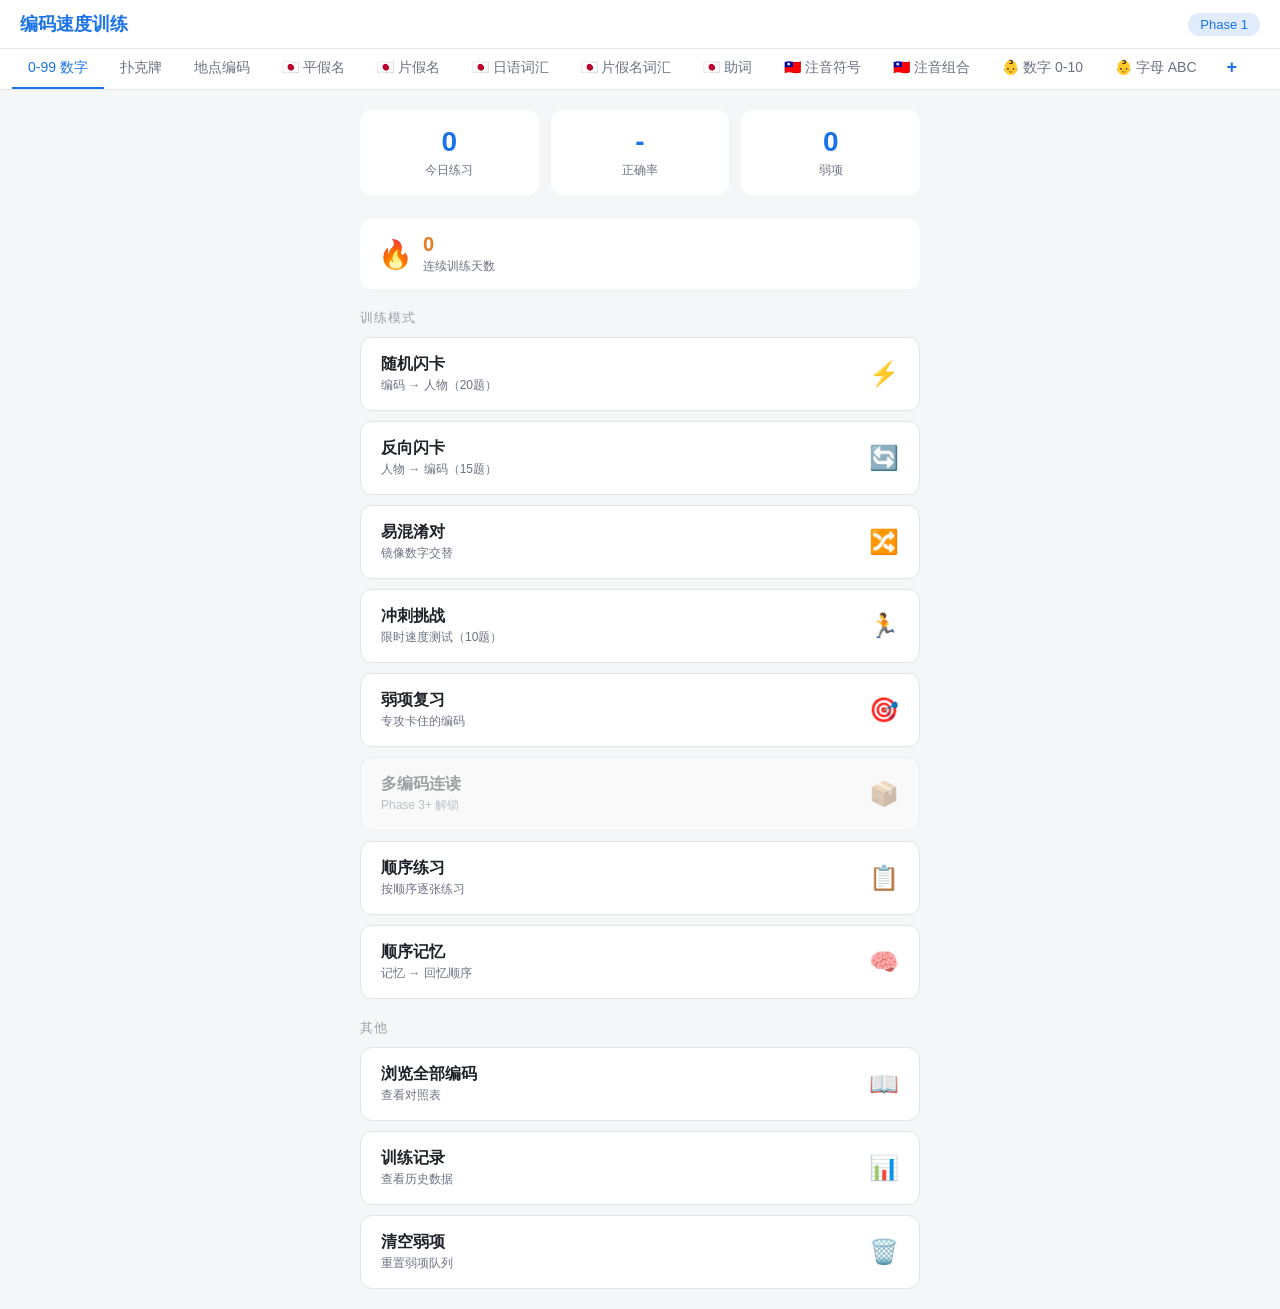
==== commit d7e71c81: "Switch the whole app to a light theme Dark backgrounds become light grey with white cards and dark t" ====
--- a/src/base.html
+++ b/src/base.html
@@ -6,229 +6,229 @@
 <title>编码速度训练</title>
 <style>
 * { margin: 0; padding: 0; box-sizing: border-box; }
-body { font-family: -apple-system, 'PingFang SC', sans-serif; background: #0f0f1a; color: #e0e0e0; min-height: 100vh; }
-
-.header { background: #1a1a2e; padding: 12px 20px; padding-top: calc(env(safe-area-inset-top, 0px) + 12px); display: flex; justify-content: space-between; align-items: center; border-bottom: 1px solid #2a2a4a; }
-.header h1 { font-size: 18px; color: #4a9eff; }
-.header .phase-badge { background: #4a9eff22; color: #4a9eff; padding: 4px 12px; border-radius: 12px; font-size: 13px; cursor: pointer; }
-
-.deck-tabs { display: flex; gap: 0; background: #1a1a2e; border-bottom: 1px solid #2a2a4a; padding: 0 12px; overflow-x: auto; white-space: nowrap; }
-.deck-tab { padding: 10px 16px; font-size: 14px; color: #888; cursor: pointer; border-bottom: 2px solid transparent; transition: all 0.2s; flex-shrink: 0; }
-.deck-tab:hover { color: #ccc; }
-.deck-tab.active { color: #4a9eff; border-bottom-color: #4a9eff; }
-.deck-tab.add-tab { color: #4a9eff; font-size: 18px; font-weight: 700; padding: 8px 14px; }
-.deck-tab.add-tab:hover { color: #6bb3ff; }
+body { font-family: -apple-system, 'PingFang SC', sans-serif; background: #f5f6f8; color: #1f2329; min-height: 100vh; }
+
+.header { background: #ffffff; padding: 12px 20px; padding-top: calc(env(safe-area-inset-top, 0px) + 12px); display: flex; justify-content: space-between; align-items: center; border-bottom: 1px solid #e1e4ea; }
+.header h1 { font-size: 18px; color: #1a73e8; }
+.header .phase-badge { background: #1a73e822; color: #1a73e8; padding: 4px 12px; border-radius: 12px; font-size: 13px; cursor: pointer; }
+
+.deck-tabs { display: flex; gap: 0; background: #ffffff; border-bottom: 1px solid #e1e4ea; padding: 0 12px; overflow-x: auto; white-space: nowrap; }
+.deck-tab { padding: 10px 16px; font-size: 14px; color: #6b7280; cursor: pointer; border-bottom: 2px solid transparent; transition: all 0.2s; flex-shrink: 0; }
+.deck-tab:hover { color: #444a55; }
+.deck-tab.active { color: #1a73e8; border-bottom-color: #1a73e8; }
+.deck-tab.add-tab { color: #1a73e8; font-size: 18px; font-weight: 700; padding: 8px 14px; }
+.deck-tab.add-tab:hover { color: #1557b0; }
 
 .home { max-width: 600px; margin: 0 auto; padding: 20px; }
 .stats-bar { display: grid; grid-template-columns: repeat(3, 1fr); gap: 12px; margin-bottom: 24px; }
-.stat-card { background: #1a1a2e; border-radius: 12px; padding: 16px; text-align: center; }
-.stat-card .value { font-size: 28px; font-weight: 700; color: #4a9eff; }
-.stat-card .label { font-size: 12px; color: #888; margin-top: 4px; }
+.stat-card { background: #ffffff; border-radius: 12px; padding: 16px; text-align: center; }
+.stat-card .value { font-size: 28px; font-weight: 700; color: #1a73e8; }
+.stat-card .label { font-size: 12px; color: #6b7280; margin-top: 4px; }
 .mode-grid { display: grid; gap: 10px; }
-.mode-btn { background: #1a1a2e; border: 1px solid #2a2a4a; border-radius: 12px; padding: 16px 20px; text-align: left; cursor: pointer; transition: all 0.2s; display: flex; justify-content: space-between; align-items: center; }
-.mode-btn:hover { background: #222244; border-color: #4a9eff; }
+.mode-btn { background: #ffffff; border: 1px solid #e1e4ea; border-radius: 12px; padding: 16px 20px; text-align: left; cursor: pointer; transition: all 0.2s; display: flex; justify-content: space-between; align-items: center; }
+.mode-btn:hover { background: #eef2fb; border-color: #1a73e8; }
 .mode-btn .mode-name { font-size: 16px; font-weight: 600; }
-.mode-btn .mode-desc { font-size: 12px; color: #888; margin-top: 2px; }
+.mode-btn .mode-desc { font-size: 12px; color: #6b7280; margin-top: 2px; }
 .mode-btn .mode-icon { font-size: 24px; }
 .mode-btn.disabled { opacity: 0.4; cursor: not-allowed; }
-.section-title { font-size: 13px; color: #666; margin: 20px 0 10px; text-transform: uppercase; letter-spacing: 1px; }
-.empty-msg { text-align: center; padding: 40px 20px; color: #555; }
+.section-title { font-size: 13px; color: #9aa0a8; margin: 20px 0 10px; text-transform: uppercase; letter-spacing: 1px; }
+.empty-msg { text-align: center; padding: 40px 20px; color: #a0a6b0; }
 .empty-msg p { margin-bottom: 12px; }
 
 .training { display: none; max-width: 600px; margin: 0 auto; padding: 20px; }
 .training-header { display: flex; justify-content: space-between; align-items: center; margin-bottom: 20px; padding-top: env(safe-area-inset-top, 0px); }
-.training-header .back-btn { background: none; border: 1px solid #444; color: #888; padding: 6px 14px; border-radius: 8px; cursor: pointer; font-size: 13px; }
-.training-header .back-btn:hover { border-color: #4a9eff; color: #4a9eff; }
-.training-header .progress { font-size: 14px; color: #888; }
-.training-header .timer { font-size: 14px; color: #4a9eff; font-variant-numeric: tabular-nums; min-width: 50px; text-align: right; }
-
-.card { background: #1a1a2e; border-radius: 16px; padding: 40px; text-align: center; min-height: 300px; display: flex; flex-direction: column; justify-content: center; align-items: center; position: relative; }
-.card .number { font-size: 96px; font-weight: 800; color: #fff; letter-spacing: 8px; }
+.training-header .back-btn { background: none; border: 1px solid #c4c9d1; color: #6b7280; padding: 6px 14px; border-radius: 8px; cursor: pointer; font-size: 13px; }
+.training-header .back-btn:hover { border-color: #1a73e8; color: #1a73e8; }
+.training-header .progress { font-size: 14px; color: #6b7280; }
+.training-header .timer { font-size: 14px; color: #1a73e8; font-variant-numeric: tabular-nums; min-width: 50px; text-align: right; }
+
+.card { background: #ffffff; border-radius: 16px; padding: 40px; text-align: center; min-height: 300px; display: flex; flex-direction: column; justify-content: center; align-items: center; position: relative; }
+.card .number { font-size: 96px; font-weight: 800; color: #1f2329; letter-spacing: 8px; }
 .card .number.multi { font-size: 56px; letter-spacing: 4px; }
 .card .number .suit-red { color: #ff4757; }
-.card .character { font-size: 48px; font-weight: 700; color: #4a9eff; margin-top: 16px; opacity: 0; transition: opacity 0.2s; }
+.card .character { font-size: 48px; font-weight: 700; color: #1a73e8; margin-top: 16px; opacity: 0; transition: opacity 0.2s; }
 .card .character.visible { opacity: 1; }
-.card .tap-hint { position: absolute; bottom: 16px; font-size: 12px; color: #444; }
+.card .tap-hint { position: absolute; bottom: 16px; font-size: 12px; color: #c4c9d1; }
 
 .controls { display: flex; gap: 12px; margin-top: 20px; }
 .controls button { flex: 1; padding: 14px; border: none; border-radius: 12px; font-size: 16px; font-weight: 600; cursor: pointer; transition: all 0.15s; }
-.btn-reveal { background: #2a2a4a; color: #e0e0e0; }
-.btn-reveal:hover { background: #3a3a5a; }
-.btn-correct { background: #1a3a1a; color: #4caf50; border: 1px solid #4caf5044; }
-.btn-correct:hover { background: #2a4a2a; }
-.btn-wrong { background: #3a1a1a; color: #ff4757; border: 1px solid #ff475744; }
-.btn-wrong:hover { background: #4a2a2a; }
-.btn-vague { background: #3a2a1a; color: #ff9f43; border: 1px solid #ff9f4344; }
-.btn-vague:hover { background: #4a3a2a; }
-
-.f1-countdown { text-align: center; color: #888; font-size: 15px; margin-bottom: 10px; min-height: 22px; }
+.btn-reveal { background: #e1e4ea; color: #1f2329; }
+.btn-reveal:hover { background: #d5d9e0; }
+.btn-correct { background: #e3f4e5; color: #4caf50; border: 1px solid #4caf5044; }
+.btn-correct:hover { background: #d3ecd6; }
+.btn-wrong { background: #fde8e8; color: #ff4757; border: 1px solid #ff475744; }
+.btn-wrong:hover { background: #f9d4d4; }
+.btn-vague { background: #fdf0e4; color: #e67e22; border: 1px solid #e67e2244; }
+.btn-vague:hover { background: #f7e0c8; }
+
+.f1-countdown { text-align: center; color: #6b7280; font-size: 15px; margin-bottom: 10px; min-height: 22px; }
 .f2-choice { display: flex; gap: 12px; margin-top: 20px; }
 .f2-choice button { flex: 1; padding: 14px; border: none; border-radius: 12px; font-size: 16px; font-weight: 600; cursor: pointer; transition: all 0.15s; }
-.btn-f2-know { background: #2a2a4a; color: #e0e0e0; }
-.btn-f2-know:hover { background: #3a3a5a; }
-.btn-f2-dont { background: #3a1a1a; color: #ff4757; border: 1px solid #ff475744; }
-.btn-f2-dont:hover { background: #4a2a2a; }
+.btn-f2-know { background: #e1e4ea; color: #1f2329; }
+.btn-f2-know:hover { background: #d5d9e0; }
+.btn-f2-dont { background: #fde8e8; color: #ff4757; border: 1px solid #ff475744; }
+.btn-f2-dont:hover { background: #f9d4d4; }
 .btn-reveal.disabled { opacity: 0.4; cursor: not-allowed; }
 
 .mastery-dist { display: flex; gap: 8px; justify-content: center; margin-top: 16px; }
-.mastery-dist .m-item { background: #0f0f1a; border-radius: 8px; padding: 8px 14px; text-align: center; min-width: 60px; }
+.mastery-dist .m-item { background: #f5f6f8; border-radius: 8px; padding: 8px 14px; text-align: center; min-width: 60px; }
 .mastery-dist .m-val { font-size: 20px; font-weight: 700; }
-.mastery-dist .m-lbl { font-size: 11px; color: #888; margin-top: 2px; }
-.mastery-dist .m-val.m-new { color: #888; }
+.mastery-dist .m-lbl { font-size: 11px; color: #6b7280; margin-top: 2px; }
+.mastery-dist .m-val.m-new { color: #6b7280; }
 .mastery-dist .m-val.m-hard { color: #ff4757; }
-.mastery-dist .m-val.m-med { color: #ff9f43; }
+.mastery-dist .m-val.m-med { color: #e67e22; }
 .mastery-dist .m-val.m-easy { color: #4caf50; }
 
-.sprint-timer-bar { height: 4px; background: #2a2a4a; border-radius: 2px; margin-top: 16px; overflow: hidden; }
-.sprint-timer-bar .fill { height: 100%; background: #4a9eff; transition: width 0.1s linear; }
-.sprint-timer-bar .fill.warning { background: #ff9f43; }
+.sprint-timer-bar { height: 4px; background: #e1e4ea; border-radius: 2px; margin-top: 16px; overflow: hidden; }
+.sprint-timer-bar .fill { height: 100%; background: #1a73e8; transition: width 0.1s linear; }
+.sprint-timer-bar .fill.warning { background: #e67e22; }
 .sprint-timer-bar .fill.danger { background: #ff4757; }
 
 .summary { display: none; max-width: 600px; margin: 0 auto; padding: 20px; }
-.summary-card { background: #1a1a2e; border-radius: 16px; padding: 30px; text-align: center; }
-.summary-card h2 { font-size: 24px; margin-bottom: 20px; color: #4a9eff; }
+.summary-card { background: #ffffff; border-radius: 16px; padding: 30px; text-align: center; }
+.summary-card h2 { font-size: 24px; margin-bottom: 20px; color: #1a73e8; }
 .summary-stats { display: grid; grid-template-columns: repeat(2, 1fr); gap: 16px; margin-bottom: 24px; }
-.summary-stat { background: #0f0f1a; border-radius: 10px; padding: 16px; }
+.summary-stat { background: #f5f6f8; border-radius: 10px; padding: 16px; }
 .summary-stat .val { font-size: 32px; font-weight: 700; }
-.summary-stat .lbl { font-size: 12px; color: #888; margin-top: 4px; }
+.summary-stat .lbl { font-size: 12px; color: #6b7280; margin-top: 4px; }
 .summary-stat .val.green { color: #4caf50; }
 .summary-stat .val.red { color: #ff4757; }
-.summary-stat .val.blue { color: #4a9eff; }
+.summary-stat .val.blue { color: #1a73e8; }
 .weak-list { text-align: left; margin-top: 16px; }
-.weak-list h3 { font-size: 14px; color: #ff9f43; margin-bottom: 8px; }
+.weak-list h3 { font-size: 14px; color: #e67e22; margin-bottom: 8px; }
 .weak-list .items { display: flex; flex-wrap: wrap; gap: 6px; }
-.weak-list .item { background: #ff9f4322; color: #ff9f43; padding: 4px 10px; border-radius: 6px; font-size: 13px; }
-.weak-review-summary { text-align:left; margin-top:16px; padding:14px; background:#1a1a2e; border-radius:12px; border:1px solid #ff9f4344; }
-.weak-review-summary h3 { font-size:14px; color:#ff9f43; margin:0 0 10px; }
-.weak-review-summary .wr-item { display:flex; align-items:center; justify-content:space-between; padding:8px 10px; margin:4px 0; background:#ffffff08; border-radius:8px; font-size:13px; }
-.weak-review-summary .wr-item .wr-code { color:#fff; }
-.weak-review-summary .wr-item .wr-streak { color:#888; font-size:12px; }
-.weak-review-summary .wr-remove { background:#2a6a2a; color:#fff; border:none; padding:4px 10px; border-radius:6px; font-size:12px; cursor:pointer; }
-.weak-review-summary .wr-remove:hover { background:#3a8a3a; }
+.weak-list .item { background: #e67e2222; color: #e67e22; padding: 4px 10px; border-radius: 6px; font-size: 13px; }
+.weak-review-summary { text-align:left; margin-top:16px; padding:14px; background:#ffffff; border-radius:12px; border:1px solid #e67e2244; }
+.weak-review-summary h3 { font-size:14px; color:#e67e22; margin:0 0 10px; }
+.weak-review-summary .wr-item { display:flex; align-items:center; justify-content:space-between; padding:8px 10px; margin:4px 0; background:#0000000a; border-radius:8px; font-size:13px; }
+.weak-review-summary .wr-item .wr-code { color:#1f2329; }
+.weak-review-summary .wr-item .wr-streak { color:#6b7280; font-size:12px; }
+.weak-review-summary .wr-remove { background:#2e8b3e; color:#fff; border:none; padding:4px 10px; border-radius:6px; font-size:12px; cursor:pointer; }
+.weak-review-summary .wr-remove:hover { background:#3a9a4a; }
 .weak-review-summary .wr-cleared { color:#2ecc71; font-size:14px; text-align:center; padding:12px; }
 
 .browse { display: none; max-width: 800px; margin: 0 auto; padding: 20px; }
 .browse-toolbar { display: flex; gap: 8px; margin-bottom: 16px; flex-wrap: wrap; }
-.browse-toolbar button { background: #1a1a2e; border: 1px solid #2a2a4a; color: #4a9eff; padding: 8px 16px; border-radius: 8px; cursor: pointer; font-size: 13px; }
-.browse-toolbar button:hover { background: #222244; border-color: #4a9eff; }
+.browse-toolbar button { background: #ffffff; border: 1px solid #e1e4ea; color: #1a73e8; padding: 8px 16px; border-radius: 8px; cursor: pointer; font-size: 13px; }
+.browse-toolbar button:hover { background: #eef2fb; border-color: #1a73e8; }
 .browse-toolbar button.danger { color: #ff4757; }
 .browse-toolbar button.danger:hover { border-color: #ff4757; }
 .browse-grid { display: grid; grid-template-columns: repeat(5, 1fr); gap: 8px; }
 .browse-grid.poker-grid { grid-template-columns: repeat(4, 1fr); }
-.browse-item { background: #1a1a2e; border-radius: 8px; padding: 10px; text-align: center; cursor: pointer; transition: all 0.2s; position: relative; }
-.browse-item:hover { background: #222244; }
-.browse-item .num { font-size: 20px; font-weight: 700; color: #4a9eff; }
+.browse-item { background: #ffffff; border-radius: 8px; padding: 10px; text-align: center; cursor: pointer; transition: all 0.2s; position: relative; }
+.browse-item:hover { background: #eef2fb; }
+.browse-item .num { font-size: 20px; font-weight: 700; color: #1a73e8; }
 .browse-item .num .suit-red { color: #ff4757; }
-.browse-item .name { font-size: 13px; color: #ccc; margin-top: 4px; }
-.browse-item.weak { border: 1px solid #ff9f4344; }
-.browse-item.edited { border: 1px solid #4a9eff44; }
-.browse-item .edited-dot { color: #4a9eff; font-size: 10px; }
+.browse-item .name { font-size: 13px; color: #444a55; margin-top: 4px; }
+.browse-item.weak { border: 1px solid #e67e2244; }
+.browse-item.edited { border: 1px solid #1a73e844; }
+.browse-item .edited-dot { color: #1a73e8; font-size: 10px; }
 .browse-item .del-btn { display: none; position: absolute; top: 2px; right: 6px; color: #ff4757; font-size: 14px; cursor: pointer; line-height: 1; }
 .browse-item:hover .del-btn { display: block; }
-.browse-suit-label { grid-column: 1 / -1; font-size: 14px; color: #666; padding: 10px 0 4px; border-top: 1px solid #2a2a4a; margin-top: 8px; }
+.browse-suit-label { grid-column: 1 / -1; font-size: 14px; color: #9aa0a8; padding: 10px 0 4px; border-top: 1px solid #e1e4ea; margin-top: 8px; }
 .browse-suit-label:first-child { border-top: none; margin-top: 0; }
 
 .stats-page { display: none; max-width: 600px; margin: 0 auto; padding: 20px; }
-.stats-section { background: #1a1a2e; border-radius: 12px; padding: 20px; margin-bottom: 16px; }
-.stats-section h3 { font-size: 15px; color: #4a9eff; margin-bottom: 12px; }
-.stats-row { display: flex; justify-content: space-between; padding: 8px 0; border-bottom: 1px solid #2a2a4a; font-size: 14px; }
+.stats-section { background: #ffffff; border-radius: 12px; padding: 20px; margin-bottom: 16px; }
+.stats-section h3 { font-size: 15px; color: #1a73e8; margin-bottom: 12px; }
+.stats-row { display: flex; justify-content: space-between; padding: 8px 0; border-bottom: 1px solid #e1e4ea; font-size: 14px; }
 .stats-row:last-child { border: none; }
 
-.modal-overlay { display: none; position: fixed; top: 0; left: 0; right: 0; bottom: 0; background: #00000088; z-index: 100; justify-content: center; align-items: center; }
+.modal-overlay { display: none; position: fixed; top: 0; left: 0; right: 0; bottom: 0; background: #00000059; z-index: 100; justify-content: center; align-items: center; }
 .modal-overlay.show { display: flex; }
-.modal { background: #1a1a2e; border-radius: 16px; padding: 24px; max-width: 400px; width: 90%; }
-.modal h3 { font-size: 18px; margin-bottom: 16px; color: #4a9eff; }
-.modal input { width: 100%; padding: 12px 16px; background: #0f0f1a; border: 1px solid #4a9eff44; border-radius: 10px; color: #fff; font-size: 16px; outline: none; margin-bottom: 8px; }
-.modal input:focus { border-color: #4a9eff; }
-.modal .hint-text { font-size: 12px; color: #666; margin-bottom: 12px; }
+.modal { background: #ffffff; border-radius: 16px; padding: 24px; max-width: 400px; width: 90%; }
+.modal h3 { font-size: 18px; margin-bottom: 16px; color: #1a73e8; }
+.modal input { width: 100%; padding: 12px 16px; background: #f5f6f8; border: 1px solid #1a73e844; border-radius: 10px; color: #1f2329; font-size: 16px; outline: none; margin-bottom: 8px; }
+.modal input:focus { border-color: #1a73e8; }
+.modal .hint-text { font-size: 12px; color: #9aa0a8; margin-bottom: 12px; }
 .modal .btn-row { display: flex; gap: 10px; margin-top: 12px; }
 .modal .btn-row button { flex: 1; padding: 10px; border: none; border-radius: 10px; font-size: 14px; font-weight: 600; cursor: pointer; }
-.btn-save { background: #4a9eff22; color: #4a9eff; }
-.btn-cancel { background: #2a2a4a; color: #888; }
+.btn-save { background: #1a73e822; color: #1a73e8; }
+.btn-cancel { background: #e1e4ea; color: #6b7280; }
 .btn-danger { background: #ff475722; color: #ff4757; }
-.phase-option { padding: 12px 16px; border: 1px solid #2a2a4a; border-radius: 10px; margin-bottom: 8px; cursor: pointer; transition: all 0.2s; }
-.phase-option:hover { border-color: #4a9eff; background: #222244; }
-.phase-option.active { border-color: #4a9eff; background: #4a9eff22; }
+.phase-option { padding: 12px 16px; border: 1px solid #e1e4ea; border-radius: 10px; margin-bottom: 8px; cursor: pointer; transition: all 0.2s; }
+.phase-option:hover { border-color: #1a73e8; background: #eef2fb; }
+.phase-option.active { border-color: #1a73e8; background: #1a73e822; }
 .phase-option .phase-name { font-weight: 600; }
 
-.edit-modal .edit-code { font-size: 48px; font-weight: 800; color: #4a9eff; margin-bottom: 16px; }
+.edit-modal .edit-code { font-size: 48px; font-weight: 800; color: #1a73e8; margin-bottom: 16px; }
 .edit-modal .edit-code .suit-red { color: #ff4757; }
-.edit-modal .edit-default { font-size: 12px; color: #666; margin-top: 4px; margin-bottom: 8px; }
-
-.kb-hint { text-align: center; margin-top: 12px; font-size: 11px; color: #444; }
-
-.streak-bar { display: flex; align-items: center; gap: 10px; background: #1a1a2e; border-radius: 12px; padding: 14px 18px; margin-bottom: 16px; }
+.edit-modal .edit-default { font-size: 12px; color: #9aa0a8; margin-top: 4px; margin-bottom: 8px; }
+
+.kb-hint { text-align: center; margin-top: 12px; font-size: 11px; color: #c4c9d1; }
+
+.streak-bar { display: flex; align-items: center; gap: 10px; background: #ffffff; border-radius: 12px; padding: 14px 18px; margin-bottom: 16px; }
 .streak-fire { font-size: 28px; }
 .streak-info { flex: 1; }
-.streak-count { font-size: 20px; font-weight: 700; color: #ff9f43; }
-.streak-label { font-size: 12px; color: #888; margin-top: 2px; }
+.streak-count { font-size: 20px; font-weight: 700; color: #e67e22; }
+.streak-label { font-size: 12px; color: #6b7280; margin-top: 2px; }
 
 /* Sequence mode */
 .seq-memorize { max-width: 600px; margin: 0 auto; padding: 20px; display: none; }
 .seq-header { display: flex; justify-content: space-between; align-items: center; margin-bottom: 16px; }
-.seq-header .back-btn { background: none; border: none; color: #4a9eff; font-size: 16px; cursor: pointer; }
-.seq-timer { font-size: 18px; font-weight: 700; color: #ff9f43; }
+.seq-header .back-btn { background: none; border: none; color: #1a73e8; font-size: 16px; cursor: pointer; }
+.seq-timer { font-size: 18px; font-weight: 700; color: #e67e22; }
 .seq-cards { display: flex; flex-wrap: wrap; gap: 10px; justify-content: center; margin-bottom: 20px; }
-.seq-card-item { background: #1a1a2e; border-radius: 10px; padding: 14px 10px; text-align: center; min-width: 70px; }
-.seq-card-item .seq-code { font-size: 22px; font-weight: 800; color: #fff; }
+.seq-card-item { background: #ffffff; border-radius: 10px; padding: 14px 10px; text-align: center; min-width: 70px; }
+.seq-card-item .seq-code { font-size: 22px; font-weight: 800; color: #1f2329; }
 .seq-card-item .seq-code .suit-red { color: #ff4757; }
-.seq-card-item .seq-name { font-size: 11px; color: #4a9eff; margin-top: 4px; }
+.seq-card-item .seq-name { font-size: 11px; color: #1a73e8; margin-top: 4px; }
 .seq-card-item.hidden .seq-code { visibility: hidden; }
 .seq-card-item.hidden .seq-name { visibility: hidden; }
 .seq-mode-toggle { display: flex; gap: 0; margin-bottom: 16px; justify-content: center; }
-.seq-mode-toggle button { padding: 8px 20px; border: 1px solid #4a9eff44; background: #1a1a2e; color: #888; font-size: 13px; cursor: pointer; }
+.seq-mode-toggle button { padding: 8px 20px; border: 1px solid #1a73e844; background: #ffffff; color: #6b7280; font-size: 13px; cursor: pointer; }
 .seq-mode-toggle button:first-child { border-radius: 8px 0 0 8px; }
 .seq-mode-toggle button:last-child { border-radius: 0 8px 8px 0; }
-.seq-mode-toggle button.active { background: #4a9eff22; color: #4a9eff; border-color: #4a9eff; }
-.seq-ready-btn { width: 100%; padding: 16px; background: #4a9eff; color: #fff; border: none; border-radius: 12px; font-size: 18px; font-weight: 700; cursor: pointer; }
-.seq-ready-btn:hover { background: #3a8eef; }
+.seq-mode-toggle button.active { background: #1a73e822; color: #1a73e8; border-color: #1a73e8; }
+.seq-ready-btn { width: 100%; padding: 16px; background: #1a73e8; color: #fff; border: none; border-radius: 12px; font-size: 18px; font-weight: 700; cursor: pointer; }
+.seq-ready-btn:hover { background: #1a73e8; }
 
 /* Recall phase */
 .seq-recall { max-width: 600px; margin: 0 auto; padding: 20px; display: none; }
 .seq-recall-slots { display: flex; flex-wrap: wrap; gap: 8px; justify-content: center; margin-bottom: 16px; }
-.seq-slot { width: 64px; height: 64px; background: #1a1a2e; border: 2px solid #2a2a4a; border-radius: 10px; display: flex; align-items: center; justify-content: center; font-size: 18px; font-weight: 700; color: #fff; }
-.seq-slot.current { border-color: #4a9eff; background: #4a9eff11; }
+.seq-slot { width: 64px; height: 64px; background: #ffffff; border: 2px solid #e1e4ea; border-radius: 10px; display: flex; align-items: center; justify-content: center; font-size: 18px; font-weight: 700; color: #1f2329; }
+.seq-slot.current { border-color: #1a73e8; background: #1a73e811; }
 .seq-slot.correct { border-color: #4caf50; background: #4caf5022; }
 .seq-slot.wrong { border-color: #ff4757; background: #ff475722; }
 .seq-options { display: flex; flex-wrap: wrap; gap: 8px; justify-content: center; }
-.seq-opt-btn { padding: 10px 14px; background: #1a1a2e; border: 1px solid #2a2a4a; border-radius: 8px; color: #fff; font-size: 16px; font-weight: 600; cursor: pointer; min-width: 52px; text-align: center; }
-.seq-opt-btn:hover { background: #222244; border-color: #4a9eff; }
+.seq-opt-btn { padding: 10px 14px; background: #ffffff; border: 1px solid #e1e4ea; border-radius: 8px; color: #1f2329; font-size: 16px; font-weight: 600; cursor: pointer; min-width: 52px; text-align: center; }
+.seq-opt-btn:hover { background: #eef2fb; border-color: #1a73e8; }
 .seq-opt-btn.used { opacity: 0.3; pointer-events: none; }
 .seq-opt-btn .suit-red { color: #ff4757; }
 
 .setting-toggle { display: flex; align-items: center; justify-content: space-between; }
 .toggle-switch { position: relative; width: 44px; height: 24px; cursor: pointer; }
 .toggle-switch input { opacity: 0; width: 0; height: 0; }
-.toggle-slider { position: absolute; top: 0; left: 0; right: 0; bottom: 0; background: #2a2a4a; border-radius: 12px; transition: 0.2s; }
-.toggle-slider:before { content: ''; position: absolute; width: 18px; height: 18px; left: 3px; bottom: 3px; background: #888; border-radius: 50%; transition: 0.2s; }
-.toggle-switch input:checked + .toggle-slider { background: #4a9eff44; }
-.toggle-switch input:checked + .toggle-slider:before { transform: translateX(20px); background: #4a9eff; }
-
-.mode-settings label { display: block; font-size: 14px; color: #ccc; margin-bottom: 6px; }
+.toggle-slider { position: absolute; top: 0; left: 0; right: 0; bottom: 0; background: #e1e4ea; border-radius: 12px; transition: 0.2s; }
+.toggle-slider:before { content: ''; position: absolute; width: 18px; height: 18px; left: 3px; bottom: 3px; background: #6b7280; border-radius: 50%; transition: 0.2s; }
+.toggle-switch input:checked + .toggle-slider { background: #1a73e844; }
+.toggle-switch input:checked + .toggle-slider:before { transform: translateX(20px); background: #1a73e8; }
+
+.mode-settings label { display: block; font-size: 14px; color: #444a55; margin-bottom: 6px; }
 .mode-settings .setting-row { margin-bottom: 14px; }
-.mode-settings input[type="number"] { width: 80px; padding: 8px 12px; background: #0f0f1a; border: 1px solid #4a9eff44; border-radius: 8px; color: #fff; font-size: 16px; outline: none; text-align: center; }
-.mode-settings input[type="number"]:focus { border-color: #4a9eff; }
-.mode-settings .hint { font-size: 12px; color: #666; margin-top: 4px; }
-.code-picker { max-height: 320px; overflow-y: auto; background: #0f0f1a; border-radius: 10px; padding: 10px; }
+.mode-settings input[type="number"] { width: 80px; padding: 8px 12px; background: #f5f6f8; border: 1px solid #1a73e844; border-radius: 8px; color: #1f2329; font-size: 16px; outline: none; text-align: center; }
+.mode-settings input[type="number"]:focus { border-color: #1a73e8; }
+.mode-settings .hint { font-size: 12px; color: #9aa0a8; margin-top: 4px; }
+.code-picker { max-height: 320px; overflow-y: auto; background: #f5f6f8; border-radius: 10px; padding: 10px; }
 .code-picker::-webkit-scrollbar { width: 4px; }
-.code-picker::-webkit-scrollbar-thumb { background: #4a9eff44; border-radius: 2px; }
+.code-picker::-webkit-scrollbar-thumb { background: #1a73e844; border-radius: 2px; }
 .picker-group { margin-bottom: 8px; }
 .picker-group-header { display: flex; align-items: center; gap: 8px; padding: 6px 4px; cursor: pointer; border-radius: 6px; }
-.picker-group-header:hover { background: #1a1a2e; }
-.picker-group-header input[type="checkbox"] { accent-color: #4a9eff; width: 16px; height: 16px; cursor: pointer; }
-.picker-group-header span { font-size: 13px; font-weight: 600; color: #4a9eff; }
+.picker-group-header:hover { background: #ffffff; }
+.picker-group-header input[type="checkbox"] { accent-color: #1a73e8; width: 16px; height: 16px; cursor: pointer; }
+.picker-group-header span { font-size: 13px; font-weight: 600; color: #1a73e8; }
 .picker-items { display: flex; flex-wrap: wrap; gap: 4px; padding: 4px 0 4px 24px; }
-.picker-item { display: flex; align-items: center; gap: 4px; padding: 3px 8px; background: #1a1a2e; border-radius: 6px; cursor: pointer; font-size: 12px; }
-.picker-item:hover { background: #222244; }
-.picker-item input[type="checkbox"] { accent-color: #4a9eff; width: 14px; height: 14px; cursor: pointer; }
-.picker-item label { cursor: pointer; color: #ccc; white-space: nowrap; }
+.picker-item { display: flex; align-items: center; gap: 4px; padding: 3px 8px; background: #ffffff; border-radius: 6px; cursor: pointer; font-size: 12px; }
+.picker-item:hover { background: #eef2fb; }
+.picker-item input[type="checkbox"] { accent-color: #1a73e8; width: 14px; height: 14px; cursor: pointer; }
+.picker-item label { cursor: pointer; color: #444a55; white-space: nowrap; }
 .picker-actions { display: flex; gap: 8px; margin-bottom: 8px; }
-.picker-actions button { background: #1a1a2e; border: 1px solid #2a2a4a; color: #4a9eff; padding: 4px 12px; border-radius: 6px; cursor: pointer; font-size: 12px; }
-.picker-actions button:hover { background: #222244; }
+.picker-actions button { background: #ffffff; border: 1px solid #e1e4ea; color: #1a73e8; padding: 4px 12px; border-radius: 6px; cursor: pointer; font-size: 12px; }
+.picker-actions button:hover { background: #eef2fb; }
 
 .lock-in-msg {
   text-align: center;
-  color: #4a9eff;
+  color: #1a73e8;
   font-size: 15px;
   padding: 20px;
   animation: pulse 1s infinite;
@@ -322,7 +322,7 @@
     <button class="btn-f2-know" onclick="f2Know()">我已尝试回忆，翻牌</button>
     <button class="btn-f2-dont" onclick="f2DontKnow()">我不会</button>
   </div>
-  <div id="think-time-hint" style="display:none;text-align:center;font-size:13px;color:#888;margin-bottom:6px;"></div>
+  <div id="think-time-hint" style="display:none;text-align:center;font-size:13px;color:#6b7280;margin-bottom:6px;"></div>
   <div class="controls" id="judge-controls" style="display:none">
     <button class="btn-correct" id="btn-judge-remember" onclick="judgeCard('remember')">✓ 记住了 (←)</button>
     <button class="btn-vague" id="btn-judge-vague" onclick="judgeCard('vague')">△ 模糊 (↓)</button>
@@ -346,7 +346,7 @@
   </div>
   <div class="controls">
     <button class="btn-reveal" onclick="replayLastDeck()">再来一轮（同组）</button>
-    <button class="btn-reveal" onclick="startMode(lastMode)" style="background:#2a6a2a">再来一轮（新组）</button>
+    <button class="btn-reveal" onclick="startMode(lastMode)" style="background:#2e8b3e">再来一轮（新组）</button>
     <button class="btn-reveal" id="btn-replay-missed" onclick="replayMissedCards()" style="background:#e55;display:none">卡住的再来一轮</button>
     <button class="btn-correct" onclick="showHome()">返回首页</button>
   </div>
@@ -382,7 +382,7 @@
     <div>回忆阶段</div>
     <div class="seq-timer" id="seq-rec-timer">0.0s</div>
   </div>
-  <div id="seq-recall-progress" style="text-align:center;margin-bottom:12px;color:#888;font-size:14px;"></div>
+  <div id="seq-recall-progress" style="text-align:center;margin-bottom:12px;color:#6b7280;font-size:14px;"></div>
   <div class="seq-recall-slots" id="seq-recall-slots"></div>
   <div class="seq-options" id="seq-recall-options"></div>
 </div>
@@ -1727,12 +1727,12 @@
   el.style.display='';
   var labels=['New','Hard','Medium','Easy'];
   var cls=['m-new','m-hard','m-med','m-easy'];
-  var html='<div style="font-size:13px;color:#888;margin-bottom:8px;text-align:center;">掌握程度分布</div><div class="mastery-dist">';
+  var html='<div style="font-size:13px;color:#6b7280;margin-bottom:8px;text-align:center;">掌握程度分布</div><div class="mastery-dist">';
   for(var i=0;i<4;i++){
     html+='<div class="m-item"><div class="m-val '+cls[i]+'">'+dist[i]+'</div><div class="m-lbl">'+labels[i]+'</div></div>';
   }
   html+='</div>';
-  if(sessionVague>0){html+='<div style="text-align:center;margin-top:8px;font-size:13px;color:#ff9f43;">模糊: '+sessionVague+' 张</div>';}
+  if(sessionVague>0){html+='<div style="text-align:center;margin-top:8px;font-size:13px;color:#e67e22;">模糊: '+sessionVague+' 张</div>';}
   el.innerHTML=html;
 }
 
@@ -1878,7 +1878,7 @@
     // Custom deck
     grid.className='browse-grid';
     const codes=getAllCodes();
-    if(!codes.length){grid.innerHTML='<div style="grid-column:1/-1;text-align:center;color:#555;padding:40px">暂无编码，点击上方"+ 添加编码"</div>';}
+    if(!codes.length){grid.innerHTML='<div style="grid-column:1/-1;text-align:center;color:#a0a6b0;padding:40px">暂无编码，点击上方"+ 添加编码"</div>';}
     else codes.forEach(code=>grid.appendChild(makeItem(code,true)));
   }
 }
@@ -1887,9 +1887,9 @@
   showScreen('stats');
   const weak=getWeak(),wkEl=document.getElementById('stats-weak-list');
   const wk=Object.keys(weak);
-  wkEl.innerHTML=wk.length?wk.map(c=>`<div class="stats-row"><span>${c} → ${getName(c)}</span><span>${weak[c].streak||0}/3</span></div>`).join(''):'<div style="color:#888">无弱项</div>';
+  wkEl.innerHTML=wk.length?wk.map(c=>`<div class="stats-row"><span>${c} → ${getName(c)}</span><span>${weak[c].streak||0}/3</span></div>`).join(''):'<div style="color:#6b7280">无弱项</div>';
   const dEl=document.getElementById('stats-daily'),recent=(getStats()).slice(-7).reverse();
-  dEl.innerHTML=recent.length?recent.map(d=>{const acc=d.total>0?Math.round(d.correct/d.total*100):0;const avg=d.total>0?(d.totalTime/d.total).toFixed(1):'-';return `<div class="stats-row"><span>${d.date}</span><span>${d.total}题 | ${acc}% | 均${avg}s</span></div>`;}).join(''):'<div style="color:#888">暂无记录</div>';
+  dEl.innerHTML=recent.length?recent.map(d=>{const acc=d.total>0?Math.round(d.correct/d.total*100):0;const avg=d.total>0?(d.totalTime/d.total).toFixed(1):'-';return `<div class="stats-row"><span>${d.date}</span><span>${d.total}题 | ${acc}% | 均${avg}s</span></div>`;}).join(''):'<div style="color:#6b7280">暂无记录</div>';
 }
 
 // ============================================================
